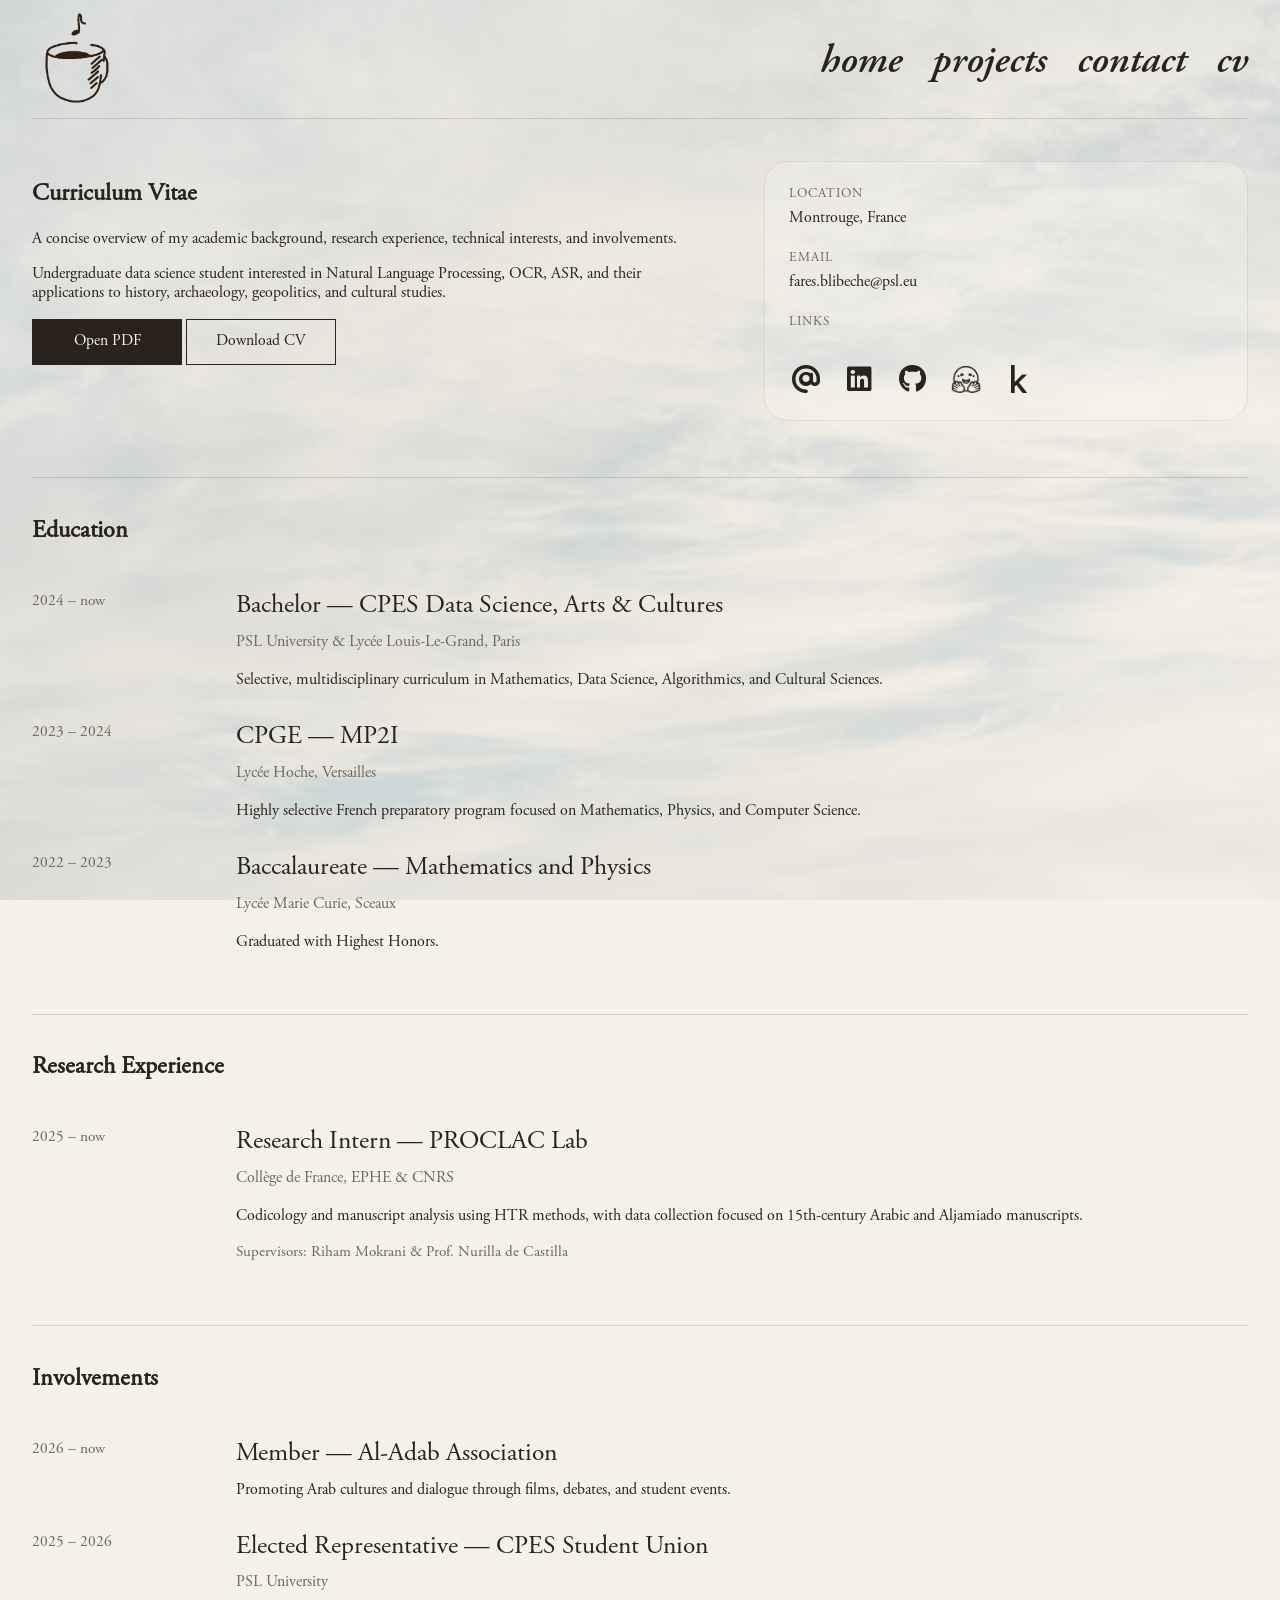
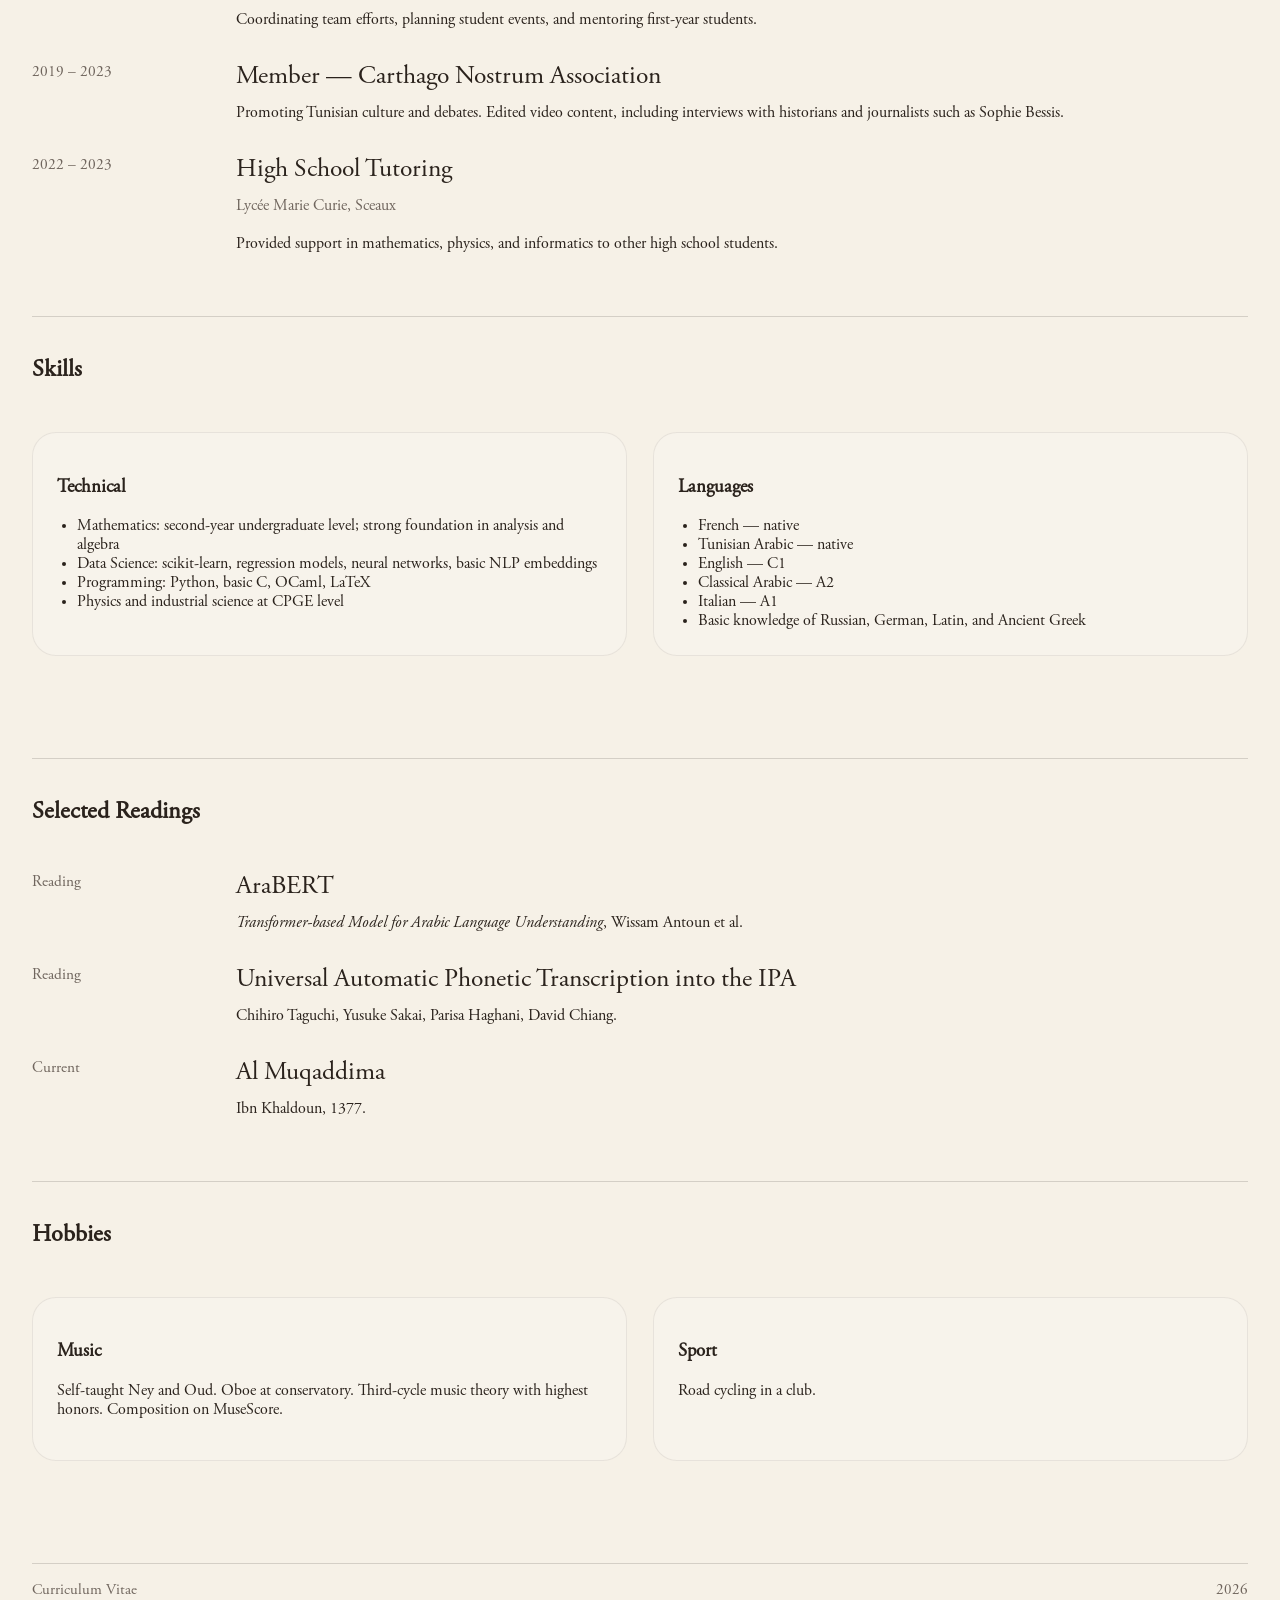
==== pages/cv.html @ c40ecfa0 "Beta 0.1" ====
<!DOCTYPE html>
<html lang="en">
  <head>
    <meta charset="UTF-8" />
    <meta name="viewport" content="width=device-width, initial-scale=1.0" />
    <title>CV — Fares Blibeche</title>
    <meta
      name="description"
      content="Curriculum Vitae of Fares Blibeche."
    />

    <link rel="icon" href="../images/skyicon.png" type="image/png" />

    <link rel="preconnect" href="https://fonts.googleapis.com" />
    <link rel="preconnect" href="https://fonts.gstatic.com" crossorigin />
    <link
      href="https://fonts.googleapis.com/css2?family=Newsreader:opsz,wght@6..72,300..800&family=Source+Sans+3:wght@300;400;500;600&display=swap"
      rel="stylesheet"
    />

    <link
      rel="stylesheet"
      href="https://cdnjs.cloudflare.com/ajax/libs/font-awesome/6.5.2/css/all.min.css"
    />

    <link rel="stylesheet" href="../css/base.css" />
    <link rel="stylesheet" href="../css/layout.css" />
    <link rel="stylesheet" href="../css/components.css" />
    <link rel="stylesheet" href="../css/pages.css" />
  </head>

  <body class="cv-page">
    <div class="page">
      <header class="topbar">
        <a href="../index.html" class="brand">
          <img src="../images/logo.png" alt="Fares Blibeche" class="brand-logo" />
        </a>

        <nav class="nav" aria-label="Primary navigation">
          <a href="../index.html">home</a>
          <a href="projects.html">projects</a>
          <a href="contact.html">contact</a>
          <a href="cv.html">cv</a>
        </nav>
      </header>

      <main>
        <section class="hero cv-hero" id="top">
          <div class="hero-copy">
            <h1>Curriculum Vitae</h1>

            <p class="intro">
              A concise overview of my academic background, research experience,
              technical interests, and involvements.
            </p>

            <p class="subcopy">
              Undergraduate data science student interested in Natural Language
              Processing, OCR, ASR, and their applications to history,
              archaeology, geopolitics, and cultural studies.
            </p>

            <div class="actions">
              <a
                class="button primary"
                href="../files/cv_english.pdf"
                target="_blank"
                rel="noopener noreferrer"
              >
                Open PDF
              </a>
              <a
                class="button secondary"
                href="../files/cv_english.pdf"
                download
              >
                Download CV
              </a>
            </div>
          </div>

          <aside class="hero-media cv-side">
            <div class="cv-side-block">
              <div class="cv-side-item">
                <span class="cv-side-label">Location</span>
                <span class="cv-side-value">Montrouge, France</span>
              </div>

              <div class="cv-side-item">
                <span class="cv-side-label">Email</span>
                <a href="mailto:fares.blibeche@psl.eu" class="cv-side-value">
                  fares.blibeche@psl.eu
                </a>
              </div>

              <div class="cv-side-item">
                <span class="cv-side-label">Links</span>
                <div class="hero-icons" aria-label="External links">
                  <a href="mailto:fares.blibeche@psl.eu" class="hero-icon" aria-label="Email">
                    <i class="fa-solid fa-at"></i>
                  </a>
                  <a href="https://www.linkedin.com/in/faresbbch/" class="hero-icon" target="_blank" rel="noopener noreferrer" aria-label="LinkedIn">
                    <i class="fa-brands fa-linkedin"></i>
                  </a>
                  <a href="https://github.com/faresbbch" class="hero-icon" target="_blank" rel="noopener noreferrer" aria-label="GitHub">
                    <i class="fa-brands fa-github"></i>
                  </a>
                  <a href="https://huggingface.co/faresbbch" class="hero-icon hero-icon-image" target="_blank" rel="noopener noreferrer" aria-label="Hugging Face">
                    <img src="../images/hugging-face.png" alt="Hugging Face" class="hero-icon-img" />
                  </a>
                  <a href="https://www.kaggle.com/faresbbch" class="hero-icon" target="_blank" rel="noopener noreferrer" aria-label="Kaggle">
                    <i class="fa-brands fa-kaggle"></i>
                  </a>
                </div>
              </div>
            </div>
          </aside>
        </section>

        <section class="cv-section">
          <div class="section-heading">
            <h2>Education</h2>
          </div>

          <div class="cv-list">
            <article class="cv-item">
              <div class="cv-date">2024 – now</div>
              <div class="cv-content">
                <h3>Bachelor — CPES Data Science, Arts &amp; Cultures</h3>
                <p class="cv-meta">PSL University &amp; Lycée Louis-Le-Grand, Paris</p>
                <p>
                  Selective, multidisciplinary curriculum in Mathematics, Data Science,
                  Algorithmics, and Cultural Sciences.
                </p>
              </div>
            </article>

            <article class="cv-item">
              <div class="cv-date">2023 – 2024</div>
              <div class="cv-content">
                <h3>CPGE — MP2I</h3>
                <p class="cv-meta">Lycée Hoche, Versailles</p>
                <p>
                  Highly selective French preparatory program focused on Mathematics,
                  Physics, and Computer Science.
                </p>
              </div>
            </article>

            <article class="cv-item">
              <div class="cv-date">2022 – 2023</div>
              <div class="cv-content">
                <h3>Baccalaureate — Mathematics and Physics</h3>
                <p class="cv-meta">Lycée Marie Curie, Sceaux</p>
                <p>Graduated with Highest Honors.</p>
              </div>
            </article>
          </div>
        </section>

        <section class="cv-section">
          <div class="section-heading">
            <h2>Research Experience</h2>
          </div>

          <div class="cv-list">
            <article class="cv-item">
              <div class="cv-date">2025 – now</div>
              <div class="cv-content">
                <h3>Research Intern — PROCLAC Lab</h3>
                <p class="cv-meta">
                  Collège de France, EPHE &amp; CNRS
                </p>
                <p>
                  Codicology and manuscript analysis using HTR methods, with data
                  collection focused on 15th-century Arabic and Aljamiado manuscripts.
                </p>
                <p class="cv-note">
                  Supervisors: Riham Mokrani &amp; Prof. Nurilla de Castilla
                </p>
              </div>
            </article>
          </div>
        </section>

        <section class="cv-section">
          <div class="section-heading">
            <h2>Involvements</h2>
          </div>

          <div class="cv-list">
            <article class="cv-item">
              <div class="cv-date">2026 – now</div>
              <div class="cv-content">
                <h3>Member — Al-Adab Association</h3>
                <p>
                  Promoting Arab cultures and dialogue through films, debates, and
                  student events.
                </p>
              </div>
            </article>

            <article class="cv-item">
              <div class="cv-date">2025 – 2026</div>
              <div class="cv-content">
                <h3>Elected Representative — CPES Student Union</h3>
                <p class="cv-meta">PSL University</p>
                <p>
                  Coordinating team efforts, planning student events, and mentoring
                  first-year students.
                </p>
              </div>
            </article>

            <article class="cv-item">
              <div class="cv-date">2019 – 2023</div>
              <div class="cv-content">
                <h3>Member — Carthago Nostrum Association</h3>
                <p>
                  Promoting Tunisian culture and debates. Edited video content,
                  including interviews with historians and journalists such as
                  Sophie Bessis.
                </p>
              </div>
            </article>

            <article class="cv-item">
              <div class="cv-date">2022 – 2023</div>
              <div class="cv-content">
                <h3>High School Tutoring</h3>
                <p class="cv-meta">Lycée Marie Curie, Sceaux</p>
                <p>
                  Provided support in mathematics, physics, and informatics to other
                  high school students.
                </p>
              </div>
            </article>
          </div>
        </section>

        <section class="cv-section">
          <div class="section-heading">
            <h2>Skills</h2>
          </div>

          <div class="grid cv-grid">
            <article class="card">
              <h3>Technical</h3>
              <ul class="list">
                <li>Mathematics: second-year undergraduate level; strong foundation in analysis and algebra</li>
                <li>Data Science: scikit-learn, regression models, neural networks, basic NLP embeddings</li>
                <li>Programming: Python, basic C, OCaml, LaTeX</li>
                <li>Physics and industrial science at CPGE level</li>
              </ul>
            </article>

            <article class="card">
              <h3>Languages</h3>
              <ul class="list">
                <li>French — native</li>
                <li>Tunisian Arabic — native</li>
                <li>English — C1</li>
                <li>Classical Arabic — A2</li>
                <li>Italian — A1</li>
                <li>Basic knowledge of Russian, German, Latin, and Ancient Greek</li>
              </ul>
            </article>
          </div>
        </section>

        <section class="cv-section">
          <div class="section-heading">
            <h2>Selected Readings</h2>
          </div>

          <div class="cv-list">
            <article class="cv-item">
              <div class="cv-date">Reading</div>
              <div class="cv-content">
                <h3>AraBERT</h3>
                <p>
                  <em>Transformer-based Model for Arabic Language Understanding</em>,
                  Wissam Antoun et al.
                </p>
              </div>
            </article>

            <article class="cv-item">
              <div class="cv-date">Reading</div>
              <div class="cv-content">
                <h3>Universal Automatic Phonetic Transcription into the IPA</h3>
                <p>
                  Chihiro Taguchi, Yusuke Sakai, Parisa Haghani, David Chiang.
                </p>
              </div>
            </article>

            <article class="cv-item">
              <div class="cv-date">Current</div>
              <div class="cv-content">
                <h3>Al Muqaddima</h3>
                <p>Ibn Khaldoun, 1377.</p>
              </div>
            </article>
          </div>
        </section>

        <section class="cv-section">
          <div class="section-heading">
            <h2>Hobbies</h2>
          </div>

          <div class="grid cv-grid">
            <article class="card">
              <h3>Music</h3>
              <p>
                Self-taught Ney and Oud. Oboe at conservatory. Third-cycle music
                theory with highest honors. Composition on MuseScore.
              </p>
            </article>

            <article class="card">
              <h3>Sport</h3>
              <p>Road cycling in a club.</p>
            </article>
          </div>
        </section>
      </main>

      <footer class="footer">
        <span>Curriculum Vitae</span>
        <span id="year"></span>
      </footer>
    </div>

    <script src="../js/script.js"></script>
  </body>
</html>
---- css/base.css ----
@font-face {
  font-family: "Garamond Pro Bold";
  src: url("../fonts/Garamond Pro Bold Italic.ttf") format("truetype");
  font-weight: 400;
  font-style: italic;
}

@font-face {
  font-family: "Garamond Pro Bold";
  src: url("../fonts/Garamond Pro Bold.ttf") format("truetype");
  font-weight: 400;
  font-style: normal;
}

@font-face {
  font-family: "Garamond Pro";
  src: url("../fonts/Garamond Pro Italic.ttf") format("truetype");
  font-weight: 400;
  font-style: italic;
}

@font-face {
  font-family: "Garamond Pro";
  src: url("../fonts/Garamond Pro Regular.ttf") format("truetype");
  font-weight: 400;
  font-style: normal;
}

@font-face {
  font-family: "Garamond Pro Semibold";
  src: url("../fonts/Garamond Pro Semibold Italic.otf") format("opentype");
  font-weight: 400;
  font-style: italic;
}

@font-face {
  font-family: "Garamond Pro Semibold";
  src: url("../fonts/Garamond Pro Semibold.otf") format("opentype");
  font-weight: 400;
  font-style: normal;
}

:root {
  --paper: #f6f1e7;
  --ink: #2a221c;
  --muted: #6f655d;
  --line: rgba(42, 34, 28, 0.16);
  --panel: #ddd0bb;
  --panel-2: #e9dfd0;
  --max-width: 1280px;
  --radius: 24px;
  --shadow: 0 18px 50px rgba(42, 34, 28, 0.06);
}

* {
  box-sizing: border-box;
}

html {
  scroll-behavior: smooth;
}

body {
  margin: 0;
  color: var(--ink);
  background: var(--paper);
  font-family: "Garamond Pro", serif;
}

body::before {
  content: "";
  position: fixed;
  inset: 0;
  pointer-events: none;
  opacity: 0.17;
  background-image: url("../images/sky_texture_background.jpg");
  background-size: cover;
}

a {
  color: inherit;
}
---- css/layout.css ----
.page {
  position: relative;
  z-index: 1;
  width: min(var(--max-width), calc(100vw - 64px));
  margin: 0 auto;
  padding: 28px 0 36px;
}

.topbar {
  display: flex;
  justify-content: space-between;
  align-items: center;
  gap: 24px;
  padding-bottom: 0;
  border-bottom: 1px solid var(--line);
}

.nav {
  display: flex;
  flex-wrap: wrap;
  justify-content: flex-end;
  gap: 14px 30px;
  transform: translateY(-10px);
}

.hero {
  display: grid;
  grid-template-columns: minmax(420px, 1.25fr) minmax(260px, 0.75fr);
  gap: clamp(36px, 6vw, 86px);
  align-items: start;
  padding: 42px 0 56px;
}

.hero-media {
  display: grid;
  gap: 16px;
}

.grid {
  display: grid;
  grid-template-columns: 1fr 1fr;
  gap: 26px;
  padding: 28px 0 54px;
  border-top: 1px solid var(--line);
}

.section-heading {
  display: flex;
  justify-content: space-between;
  align-items: baseline;
  gap: 18px;
  margin-bottom: 26px;
}

.work-list {
  display: grid;
  gap: 18px;
}

.work-item {
  display: grid;
  grid-template-columns: 180px 1fr;
  gap: 24px;
  padding: 18px 0;
  border-top: 1px solid var(--line);
}

.work-item:first-child {
  border-top: none;
  padding-top: 0;
}

.link-row {
  display: grid;
  grid-template-columns: repeat(4, minmax(120px, 1fr));
  gap: 14px;
}

.footer {
  display: flex;
  justify-content: space-between;
  gap: 16px;
  padding-top: 18px;
  border-top: 1px solid var(--line);
  color: var(--muted);
  font-size: 0.94rem;
}

@media (max-width: 980px) {
  .page {
    width: min(var(--max-width), calc(100vw - 32px));
  }

  .topbar {
    flex-direction: column;
    align-items: flex-start;
  }

  .nav {
    display: flex;
    flex-wrap: wrap;
    justify-content: flex-end;
    gap: 12px 30px;
  }

  .hero,
  .grid,
  .link-row {
    grid-template-columns: 1fr;
  }

  .work-item {
    grid-template-columns: 1fr;
    gap: 8px;
  }
}

@media (max-width: 640px) {
  .page {
    width: calc(100vw - 22px);
    padding-top: 18px;
  }

  .footer {
    flex-direction: column;
    align-items: flex-start;
  }
}
---- css/components.css ----
.brand {
  text-decoration: none;
  font-family: "Garamond Pro", serif;
  font-size: 1.2rem;
  font-style: italic;
  line-height: 1;
}

.brand-logo {
  display: block;
  height: 90px;
  width: auto;
  transform: translateY(-15px);
}

.nav a {
  text-decoration: none;
  font-family: "Garamond Pro Semibold", serif;
  font-style: italic;
  font-size: clamp(2.5rem, 2.75vw, 3rem);
  line-height: 1;
}

.button {
  display: inline-flex;
  align-items: center;
  justify-content: center;
  min-width: 150px;
  padding: 13px 18px;
  border: 1px solid var(--ink);
  text-decoration: none;
  font-size: 0.98rem;
  transition: transform 160ms ease, background-color 160ms ease, color 160ms ease;
}

.button:hover {
  transform: translateY(-1px);
}

.button.primary {
  background: var(--ink);
  color: var(--paper);
}

.button.secondary {
  background: transparent;
  color: var(--ink);
}

.card {
  padding: 24px;
  background: rgba(255, 255, 255, 0.18);
  border: 1px solid rgba(42, 34, 28, 0.08);
  border-radius: var(--radius);
}

.list {
  margin: 0;
  padding-left: 20px;
}

.image-block {
  min-height: 470px;
  background: var(--panel);
  border-radius: var(--radius);
  overflow: hidden;
  box-shadow: var(--shadow);
}

.image-block img {
  width: 100%;
  height: 100%;
  object-fit: cover;
  display: block;
  filter: saturate(0.88) contrast(0.98);
}

.image-placeholder {
  width: 100%;
  height: 100%;
  min-height: 470px;
  display: grid;
  place-items: center;
  padding: 28px;
  text-align: center;
  font-family: "Garamond Pro", serif;
  font-style: italic;
  font-size: 1.35rem;
  color: rgba(42, 34, 28, 0.76);
}

.caption {
  font-size: 0.94rem;
  line-height: 1.55;
  color: var(--muted);
}

.work-label {
  font-size: 0.9rem;
  text-transform: uppercase;
  letter-spacing: 0.1em;
  color: var(--muted);
}

.link-tile {
  min-height: 120px;
  padding: 18px;
  border: 1px solid var(--line);
  border-radius: var(--radius);
  text-decoration: none;
  background: rgba(255, 255, 255, 0.14);
  display: flex;
  flex-direction: column;
  justify-content: space-between;
  transition: transform 160ms ease, background-color 160ms ease;
}

.link-tile:hover {
  transform: translateY(-2px);
  background: rgba(255, 255, 255, 0.28);
}

.link-title {
  font-family: "Garamond Pro", serif;
  font-size: 1.35rem;
  font-style: italic;
}

.link-meta {
  font-size: 0.92rem;
  color: var(--muted);
}

/* ===== PROFILE / HERO IMAGE ===== */

.hero-profile {
  justify-items: center;
  align-content: start;
  gap: 26px;
}

.profile-image-wrap {
  width: min(100%, 500px);
  aspect-ratio: 1 / 1;
  border-radius: 10%;
  overflow: hidden;
  background: var(--panel);
  display: grid;
  place-items: center;
}

.profile-image {
  width: 100%;
  height: 100%;
  object-fit: cover;
  display: block;
  border-radius: 10%;
}

.profile-icon {
  text-decoration: none;
  color: var(--ink);
  font-size: 1.9rem;
  line-height: 1;
  display: inline-flex;
  align-items: center;
  justify-content: center;
  transition: transform 160ms ease, opacity 160ms ease;
}

.profile-icon:hover {
  transform: translateY(-1px);
  opacity: 0.75;
}

/* ===== HERO ICONS ===== */

.hero-icons {
  display: flex;
  flex-wrap: wrap;
  gap: 18px;
  margin-top: 24px;
}

.hero-icon {
  color: var(--ink);
  text-decoration: none;
  font-size: 1.75rem;
  line-height: 1;
  transition: transform 160ms ease, opacity 160ms ease;
  display: inline-flex;
  align-items: center;
  justify-content: center;
  width: 2.2rem;
  height: 2.2rem;
}

.hero-icon:hover {
  transform: translateY(-1px);
  opacity: 0.7;
}

.hero-icon-image {
  display: inline-flex;
  align-items: center;
  justify-content: center;
}

.hero-icon-img {
  height: 1.7rem;
  width: auto;
  display: block;
  transform: translateY(1px);
}
---- css/pages.css ----
.home-page h1 {
  margin: 0;
  font-family: "Garamond Pro Bold", serif;
  font-style: italic;
  font-size: clamp(3.6rem, 7vw, 7rem);
  line-height: 0.92;
  letter-spacing: -0.045em;
  font-weight: 400;
  max-width: 11ch;
}

.home-page .eyebrow {
  margin: 0 0 14px;
  font-size: 0.82rem;
  font-weight: 600;
  letter-spacing: 0.12em;
  text-transform: uppercase;
  color: var(--muted);
}

.home-page .intro {
  margin: 24px 0 0;
  max-width: 68ch;
  font-size: clamp(1.12rem, 1.45vw, 1.35rem);
  line-height: 1.72;
}

.home-page .subcopy {
  margin: 18px 0 0;
  max-width: 72ch;
  font-size: 1rem;
  line-height: 1.8;
  color: var(--muted);
  font-style: italic;
}

.home-page .actions {
  display: flex;
  flex-wrap: wrap;
  gap: 12px;
  margin-top: 30px;
}

.home-page .works {
  padding: 10px 0 54px;
  border-top: 1px solid var(--line);
}

.home-page .section-heading h2 {
  margin: 0;
  font-family: "Garamond Pro", serif;
  font-size: clamp(2.2rem, 4vw, 3.3rem);
  font-weight: 400;
  line-height: 1;
}

.home-page .section-note {
  color: var(--muted);
  font-size: 0.96rem;
}

.home-page .card h2 {
  margin: 0 0 14px;
  font-family: "Garamond Pro", serif;
  font-size: 2rem;
  font-weight: 400;
  line-height: 1;
}

.home-page .card p,
.home-page .card li {
  font-size: 1rem;
  line-height: 1.8;
}

.home-page .work-content h3 {
  margin: 0 0 8px;
  font-family: "Garamond Pro", serif;
  font-size: 1.7rem;
  font-weight: 400;
  line-height: 1.05;
}

.home-page .work-content p {
  margin: 0;
  max-width: 70ch;
  line-height: 1.8;
}

@media (max-width: 640px) {
  .home-page h1 {
    max-width: none;
  }

  .home-page .image-placeholder,
  .home-page .image-block {
    min-height: 340px;
  }
}

.cv-page .cv-hero {
  grid-template-columns: minmax(420px, 1.15fr) minmax(260px, 0.85fr);
}

.cv-page .cv-side {
  align-content: start;
}

.cv-page .cv-side-block {
  display: grid;
  gap: 22px;
  width: 100%;
  padding: 24px;
  border: 1px solid rgba(42, 34, 28, 0.08);
  border-radius: var(--radius);
  background: rgba(255, 255, 255, 0.16);
}

.cv-page .cv-side-item {
  display: grid;
  gap: 6px;
}

.cv-page .cv-side-label {
  font-size: 0.82rem;
  text-transform: uppercase;
  letter-spacing: 0.08em;
  color: var(--muted);
}

.cv-page .cv-side-value {
  color: var(--ink);
  text-decoration: none;
}

.cv-page .cv-section {
  padding: 20px 0 48px;
  border-top: 1px solid var(--line);
}

.cv-page .cv-list {
  display: grid;
  gap: 20px;
}

.cv-page .cv-item {
  display: grid;
  grid-template-columns: 180px 1fr;
  gap: 24px;
}

.cv-page .cv-date {
  color: var(--muted);
  font-size: 0.96rem;
}

.cv-page .cv-content h3 {
  margin: 0 0 8px;
  font-family: "Garamond Pro", serif;
  font-size: 1.6rem;
  font-weight: 400;
  line-height: 1.05;
}

.cv-page .cv-content p {
  margin: 0 0 10px;
  line-height: 1.75;
}

.cv-page .cv-meta {
  color: var(--muted);
}

.cv-page .cv-note {
  font-size: 0.95rem;
  color: var(--muted);
}

.cv-page .cv-grid {
  border-top: none;
  padding-top: 0;
}

@media (max-width: 980px) {
  .cv-page .cv-item {
    grid-template-columns: 1fr;
    gap: 8px;
  }

  .cv-page .cv-hero {
    grid-template-columns: 1fr;
  }
}
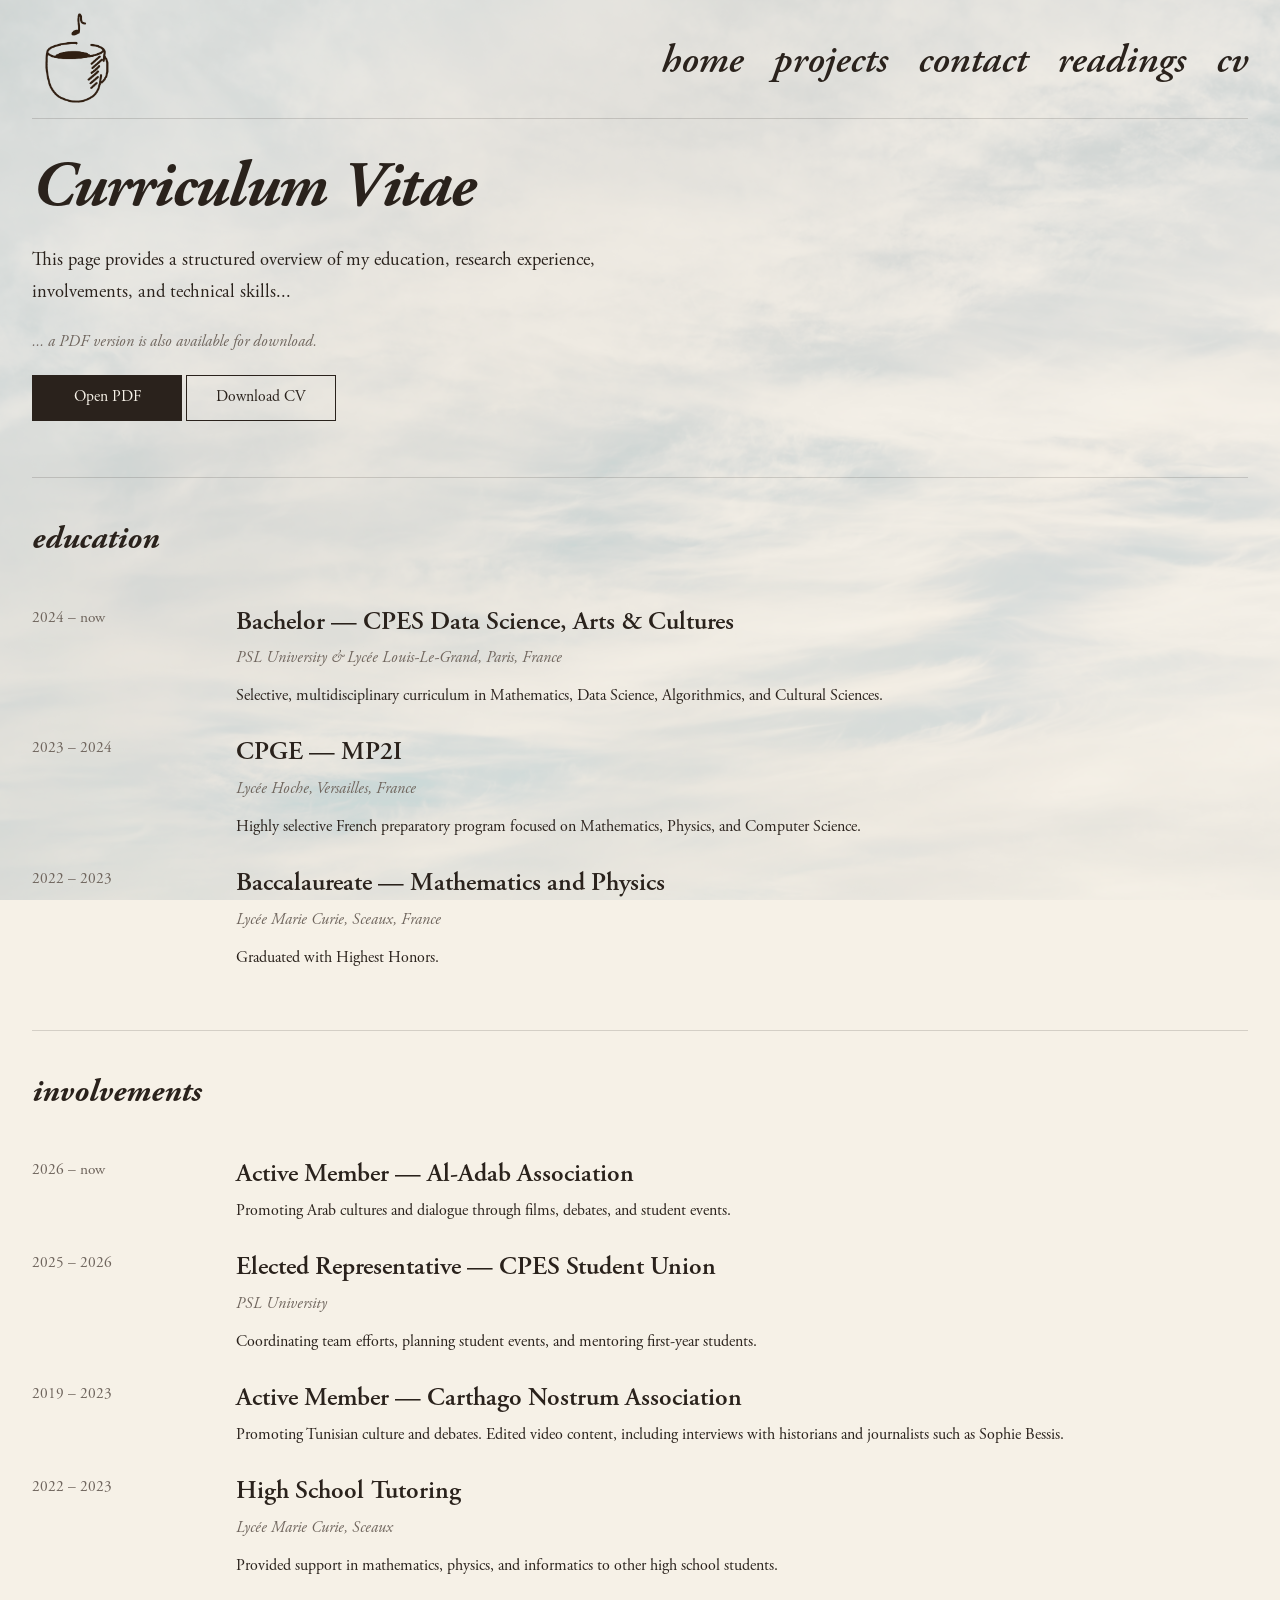
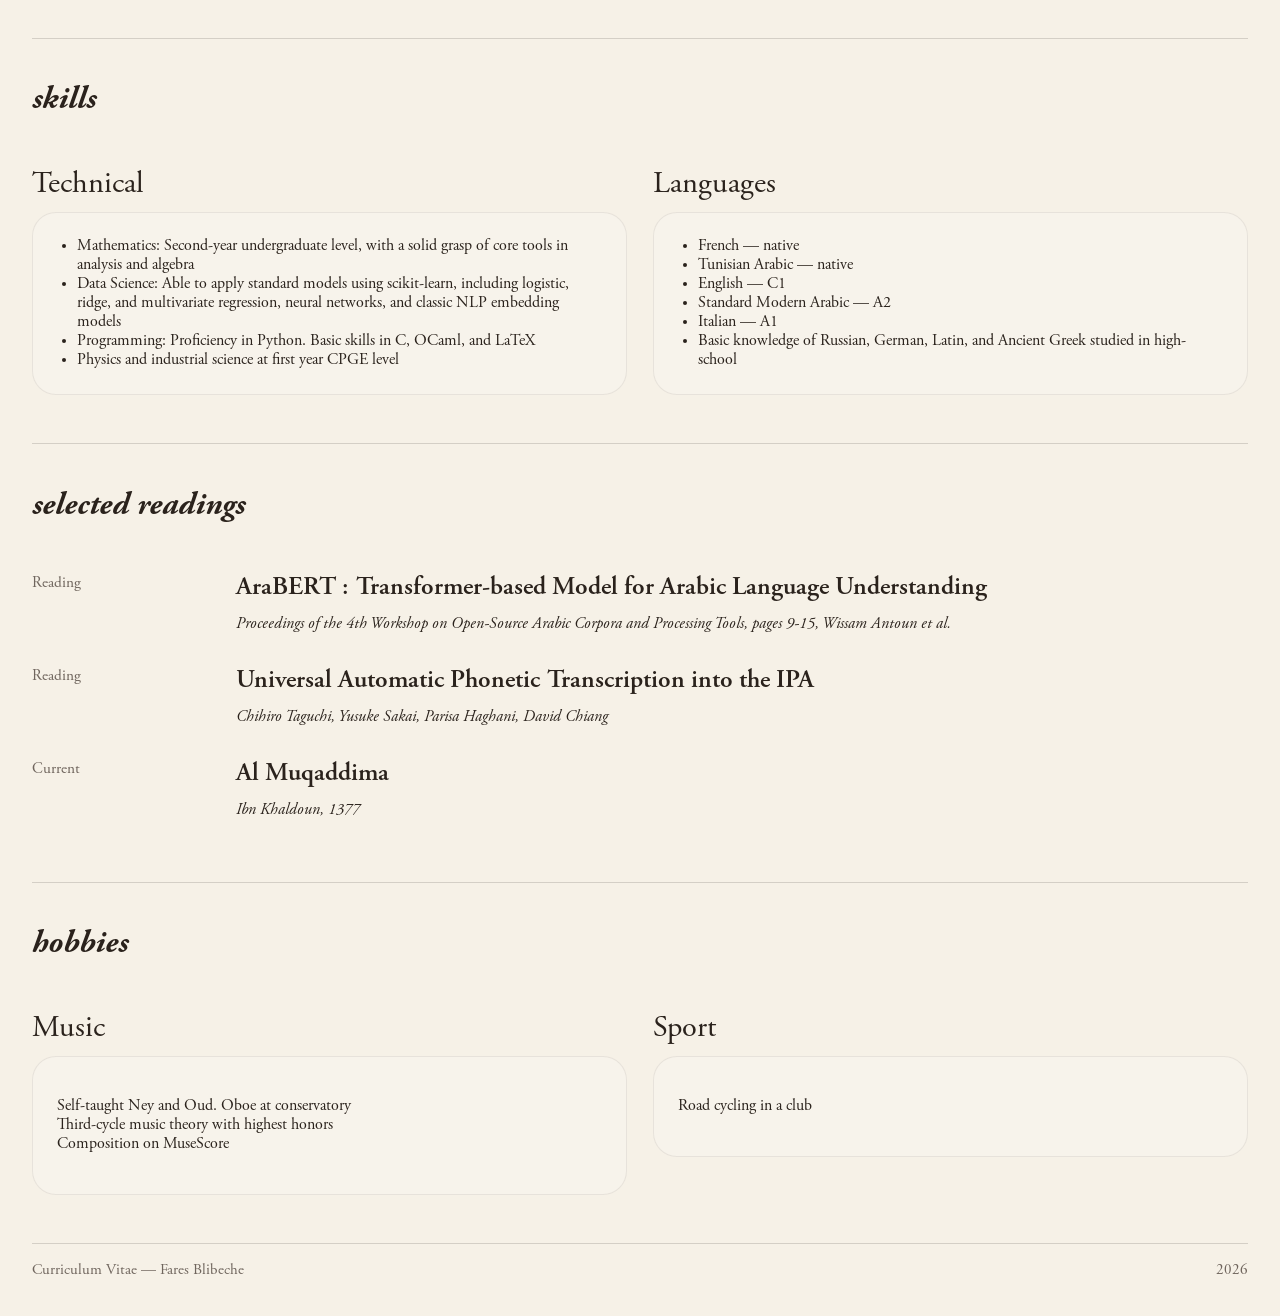
==== commit 3dedb048: "Beta 0.2" ====
--- a/pages/cv.html
+++ b/pages/cv.html
@@ -40,6 +40,7 @@
           <a href="../index.html">home</a>
           <a href="projects.html">projects</a>
           <a href="contact.html">contact</a>
+          <a href="readings.html">readings</a>
           <a href="cv.html">cv</a>
         </nav>
       </header>
@@ -50,16 +51,15 @@
             <h1>Curriculum Vitae</h1>
 
             <p class="intro">
-              A concise overview of my academic background, research experience,
-              technical interests, and involvements.
+              This page provides a structured overview of my education, research
+              experience, involvements, and technical skills...
             </p>
 
             <p class="subcopy">
-              Undergraduate data science student interested in Natural Language
-              Processing, OCR, ASR, and their applications to history,
-              archaeology, geopolitics, and cultural studies.
+              ... a PDF version is also available for download.
             </p>
 
+            <br>
             <div class="actions">
               <a
                 class="button primary"
@@ -77,49 +77,14 @@
                 Download CV
               </a>
             </div>
-          </div>
-
-          <aside class="hero-media cv-side">
-            <div class="cv-side-block">
-              <div class="cv-side-item">
-                <span class="cv-side-label">Location</span>
-                <span class="cv-side-value">Montrouge, France</span>
-              </div>
-
-              <div class="cv-side-item">
-                <span class="cv-side-label">Email</span>
-                <a href="mailto:fares.blibeche@psl.eu" class="cv-side-value">
-                  fares.blibeche@psl.eu
-                </a>
-              </div>
-
-              <div class="cv-side-item">
-                <span class="cv-side-label">Links</span>
-                <div class="hero-icons" aria-label="External links">
-                  <a href="mailto:fares.blibeche@psl.eu" class="hero-icon" aria-label="Email">
-                    <i class="fa-solid fa-at"></i>
-                  </a>
-                  <a href="https://www.linkedin.com/in/faresbbch/" class="hero-icon" target="_blank" rel="noopener noreferrer" aria-label="LinkedIn">
-                    <i class="fa-brands fa-linkedin"></i>
-                  </a>
-                  <a href="https://github.com/faresbbch" class="hero-icon" target="_blank" rel="noopener noreferrer" aria-label="GitHub">
-                    <i class="fa-brands fa-github"></i>
-                  </a>
-                  <a href="https://huggingface.co/faresbbch" class="hero-icon hero-icon-image" target="_blank" rel="noopener noreferrer" aria-label="Hugging Face">
-                    <img src="../images/hugging-face.png" alt="Hugging Face" class="hero-icon-img" />
-                  </a>
-                  <a href="https://www.kaggle.com/faresbbch" class="hero-icon" target="_blank" rel="noopener noreferrer" aria-label="Kaggle">
-                    <i class="fa-brands fa-kaggle"></i>
-                  </a>
-                </div>
-              </div>
-            </div>
-          </aside>
-        </section>
-
-        <section class="cv-section">
-          <div class="section-heading">
-            <h2>Education</h2>
+
+            
+          </div>
+        </section>
+
+        <section class="cv-section">
+          <div class="section-heading">
+            <h2>education</h2>
           </div>
 
           <div class="cv-list">
@@ -127,7 +92,7 @@
               <div class="cv-date">2024 – now</div>
               <div class="cv-content">
                 <h3>Bachelor — CPES Data Science, Arts &amp; Cultures</h3>
-                <p class="cv-meta">PSL University &amp; Lycée Louis-Le-Grand, Paris</p>
+                <p class="cv-meta">PSL University &amp; Lycée Louis-Le-Grand, Paris, France</p>
                 <p>
                   Selective, multidisciplinary curriculum in Mathematics, Data Science,
                   Algorithmics, and Cultural Sciences.
@@ -139,7 +104,7 @@
               <div class="cv-date">2023 – 2024</div>
               <div class="cv-content">
                 <h3>CPGE — MP2I</h3>
-                <p class="cv-meta">Lycée Hoche, Versailles</p>
+                <p class="cv-meta">Lycée Hoche, Versailles, France</p>
                 <p>
                   Highly selective French preparatory program focused on Mathematics,
                   Physics, and Computer Science.
@@ -151,7 +116,7 @@
               <div class="cv-date">2022 – 2023</div>
               <div class="cv-content">
                 <h3>Baccalaureate — Mathematics and Physics</h3>
-                <p class="cv-meta">Lycée Marie Curie, Sceaux</p>
+                <p class="cv-meta">Lycée Marie Curie, Sceaux, France</p>
                 <p>Graduated with Highest Honors.</p>
               </div>
             </article>
@@ -160,39 +125,14 @@
 
         <section class="cv-section">
           <div class="section-heading">
-            <h2>Research Experience</h2>
+            <h2>involvements</h2>
           </div>
 
           <div class="cv-list">
             <article class="cv-item">
-              <div class="cv-date">2025 – now</div>
-              <div class="cv-content">
-                <h3>Research Intern — PROCLAC Lab</h3>
-                <p class="cv-meta">
-                  Collège de France, EPHE &amp; CNRS
-                </p>
-                <p>
-                  Codicology and manuscript analysis using HTR methods, with data
-                  collection focused on 15th-century Arabic and Aljamiado manuscripts.
-                </p>
-                <p class="cv-note">
-                  Supervisors: Riham Mokrani &amp; Prof. Nurilla de Castilla
-                </p>
-              </div>
-            </article>
-          </div>
-        </section>
-
-        <section class="cv-section">
-          <div class="section-heading">
-            <h2>Involvements</h2>
-          </div>
-
-          <div class="cv-list">
-            <article class="cv-item">
               <div class="cv-date">2026 – now</div>
               <div class="cv-content">
-                <h3>Member — Al-Adab Association</h3>
+                <h3>Active Member — Al-Adab Association</h3>
                 <p>
                   Promoting Arab cultures and dialogue through films, debates, and
                   student events.
@@ -215,7 +155,7 @@
             <article class="cv-item">
               <div class="cv-date">2019 – 2023</div>
               <div class="cv-content">
-                <h3>Member — Carthago Nostrum Association</h3>
+                <h3>Active Member — Carthago Nostrum Association</h3>
                 <p>
                   Promoting Tunisian culture and debates. Edited video content,
                   including interviews with historians and journalists such as
@@ -240,47 +180,50 @@
 
         <section class="cv-section">
           <div class="section-heading">
-            <h2>Skills</h2>
-          </div>
-
-          <div class="grid cv-grid">
-            <article class="card">
-              <h3>Technical</h3>
-              <ul class="list">
-                <li>Mathematics: second-year undergraduate level; strong foundation in analysis and algebra</li>
-                <li>Data Science: scikit-learn, regression models, neural networks, basic NLP embeddings</li>
-                <li>Programming: Python, basic C, OCaml, LaTeX</li>
-                <li>Physics and industrial science at CPGE level</li>
-              </ul>
-            </article>
-
-            <article class="card">
-              <h3>Languages</h3>
-              <ul class="list">
-                <li>French — native</li>
-                <li>Tunisian Arabic — native</li>
-                <li>English — C1</li>
-                <li>Classical Arabic — A2</li>
-                <li>Italian — A1</li>
-                <li>Basic knowledge of Russian, German, Latin, and Ancient Greek</li>
-              </ul>
-            </article>
-          </div>
-        </section>
-
-        <section class="cv-section">
-          <div class="section-heading">
-            <h2>Selected Readings</h2>
+            <h2>skills</h2>
+          </div>
+
+          <div class="card-columns">
+            <div class="card-column">
+              <h3 class="card-title">Technical</h3>
+              <article class="card">
+                <ul class="list">
+                  <li>Mathematics: Second-year undergraduate level, with a solid grasp of core tools in analysis and algebra</li>
+                  <li>Data Science: Able to apply standard models using scikit-learn, including logistic, ridge, and multivariate regression, neural networks, and classic NLP embedding models</li>
+                  <li>Programming: Proficiency in Python. Basic skills in C, OCaml, and LaTeX</li>
+                  <li>Physics and industrial science at first year CPGE level</li>
+                </ul>
+              </article>
+            </div>
+
+            <div class="card-column">
+              <h3 class="card-title">Languages</h3>
+              <article class="card">
+                <ul class="list">
+                  <li>French — native</li>
+                  <li>Tunisian Arabic — native</li>
+                  <li>English — C1</li>
+                  <li>Standard Modern Arabic — A2</li>
+                  <li>Italian — A1</li>
+                  <li>Basic knowledge of Russian, German, Latin, and Ancient Greek studied in high-school</li>
+                </ul>
+              </article>
+            </div>
+          </div>
+        </section>
+
+        <section class="cv-section">
+          <div class="section-heading">
+            <h2>selected readings</h2>
           </div>
 
           <div class="cv-list">
             <article class="cv-item">
               <div class="cv-date">Reading</div>
               <div class="cv-content">
-                <h3>AraBERT</h3>
-                <p>
-                  <em>Transformer-based Model for Arabic Language Understanding</em>,
-                  Wissam Antoun et al.
+                <h3>AraBERT : Transformer-based Model for Arabic Language Understanding</h3>
+                <p>
+                  <em>Proceedings of the 4th Workshop on Open-Source Arabic Corpora and Processing Tools, pages 9-15, Wissam Antoun et al.</em>
                 </p>
               </div>
             </article>
@@ -290,7 +233,7 @@
               <div class="cv-content">
                 <h3>Universal Automatic Phonetic Transcription into the IPA</h3>
                 <p>
-                  Chihiro Taguchi, Yusuke Sakai, Parisa Haghani, David Chiang.
+                  <em>Chihiro Taguchi, Yusuke Sakai, Parisa Haghani, David Chiang</em>
                 </p>
               </div>
             </article>
@@ -298,37 +241,41 @@
             <article class="cv-item">
               <div class="cv-date">Current</div>
               <div class="cv-content">
-                <h3>Al Muqaddima</h3>
-                <p>Ibn Khaldoun, 1377.</p>
-              </div>
-            </article>
-          </div>
-        </section>
-
-        <section class="cv-section">
-          <div class="section-heading">
-            <h2>Hobbies</h2>
-          </div>
-
-          <div class="grid cv-grid">
-            <article class="card">
-              <h3>Music</h3>
-              <p>
-                Self-taught Ney and Oud. Oboe at conservatory. Third-cycle music
-                theory with highest honors. Composition on MuseScore.
-              </p>
-            </article>
-
-            <article class="card">
-              <h3>Sport</h3>
-              <p>Road cycling in a club.</p>
-            </article>
-          </div>
+                <h3>Al Muqaddima </h3>
+                <p><em>Ibn Khaldoun, 1377</em></p>
+              </div>
+            </article>
+          </div>
+        </section>
+
+        <section class="cv-section">
+          <div class="section-heading">
+            <h2>hobbies</h2>
+          </div>
+          <div class="card-columns">
+            <div class="card-column">
+              <h3 class="card-title">Music</h3>
+              <article class="card">
+                <p>
+                Self-taught Ney and Oud. Oboe at conservatory <BR>Third-cycle music
+                theory with highest honors <BR>Composition on MuseScore
+                </p>
+              </article>
+            </div>
+
+            <div class="card-column">
+              <h3 class="card-title">Sport</h3>
+              <article class="card">
+                <p>Road cycling in a club</p>
+              </article>
+            </div>
+          </div>
+        
         </section>
       </main>
 
       <footer class="footer">
-        <span>Curriculum Vitae</span>
+        <span>Curriculum Vitae — Fares Blibeche </span>
         <span id="year"></span>
       </footer>
     </div>
--- a/css/pages.css
+++ b/css/pages.css
@@ -1,3 +1,57 @@
+/* ===== GLOBAL ===== */
+
+.intro {
+  margin: 24px 0 0;
+  max-width: 68ch;
+  font-size: clamp(1.12rem, 1.45vw, 1.35rem);
+  line-height: 1.72;
+}
+
+.subcopy {
+  margin: 18px 0 0;
+  max-width: 72ch;
+  font-size: 1rem;
+  line-height: 1.8;
+  color: var(--muted);
+  font-style: italic;
+}
+
+/* ===== COMMING SOON PAGE ===== */
+
+.maintenance-page .maintenance-main {
+  min-height: 70vh;
+  display: flex;
+  align-items: center;
+  justify-content: center;
+}
+
+.maintenance-page .maintenance-block {
+  max-width: 760px;
+  text-align: center;
+}
+
+.maintenance-page h1 {
+  margin: 0;
+  font-family: "Garamond Pro Bold", serif;
+  font-style: italic;
+  font-size: clamp(3.2rem, 6vw, 5.8rem);
+  line-height: 0.95;
+}
+
+.maintenance-page .maintenance-text {
+  margin: 24px auto 0;
+  max-width: 36ch;
+  font-size: 1.12rem;
+  line-height: 1.75;
+  color: var(--muted);
+}
+
+.maintenance-page .button {
+  margin-top: 28px;
+}
+
+/* ===== HOME PAGE ===== */
+
 .home-page h1 {
   margin: 0;
   font-family: "Garamond Pro Bold", serif;
@@ -18,22 +72,6 @@
   color: var(--muted);
 }
 
-.home-page .intro {
-  margin: 24px 0 0;
-  max-width: 68ch;
-  font-size: clamp(1.12rem, 1.45vw, 1.35rem);
-  line-height: 1.72;
-}
-
-.home-page .subcopy {
-  margin: 18px 0 0;
-  max-width: 72ch;
-  font-size: 1rem;
-  line-height: 1.8;
-  color: var(--muted);
-  font-style: italic;
-}
-
 .home-page .actions {
   display: flex;
   flex-wrap: wrap;
@@ -96,6 +134,18 @@
   .home-page .image-block {
     min-height: 340px;
   }
+}
+
+/* ===== CV PAGE ===== */
+
+.cv-page h1 {
+  margin: 0;
+  font-family: "Garamond Pro Bold", serif;
+  font-style:italic;
+  font-size: clamp(3.2rem, 5vw, 5.4rem);
+  line-height: 0.95;
+  letter-spacing: -0.02em;
+  font-weight: 400;
 }
 
 .cv-page .cv-hero {
@@ -156,7 +206,8 @@
 
 .cv-page .cv-content h3 {
   margin: 0 0 8px;
-  font-family: "Garamond Pro", serif;
+  font-family: "Garamond Pro Semibold", serif;
+  font-style: normal;
   font-size: 1.6rem;
   font-weight: 400;
   line-height: 1.05;
@@ -169,6 +220,7 @@
 
 .cv-page .cv-meta {
   color: var(--muted);
+  font-style: italic;
 }
 
 .cv-page .cv-note {
@@ -190,4 +242,32 @@
   .cv-page .cv-hero {
     grid-template-columns: 1fr;
   }
+}
+
+.cv-page .card-columns {
+  display: grid;
+  grid-template-columns: 1fr 1fr;
+  gap: 26px;
+}
+
+.cv-page .card-column {
+  display: flex;
+  flex-direction: column;
+  gap: 12px;
+}
+
+.cv-page .card-title {
+  margin: 0;
+  font-family: "Garamond Pro", serif;
+  font-size: 1.9rem;
+  font-weight: 400;
+  line-height: 1;
+}
+
+.cv-page .section-heading h2 {
+  font-family: "Garamond Pro Bold", serif;
+  font-style: italic;
+  font-size: clamp(1rem, 4vw, 2rem);
+  font-weight: 400;
+  line-height: 1;
 }
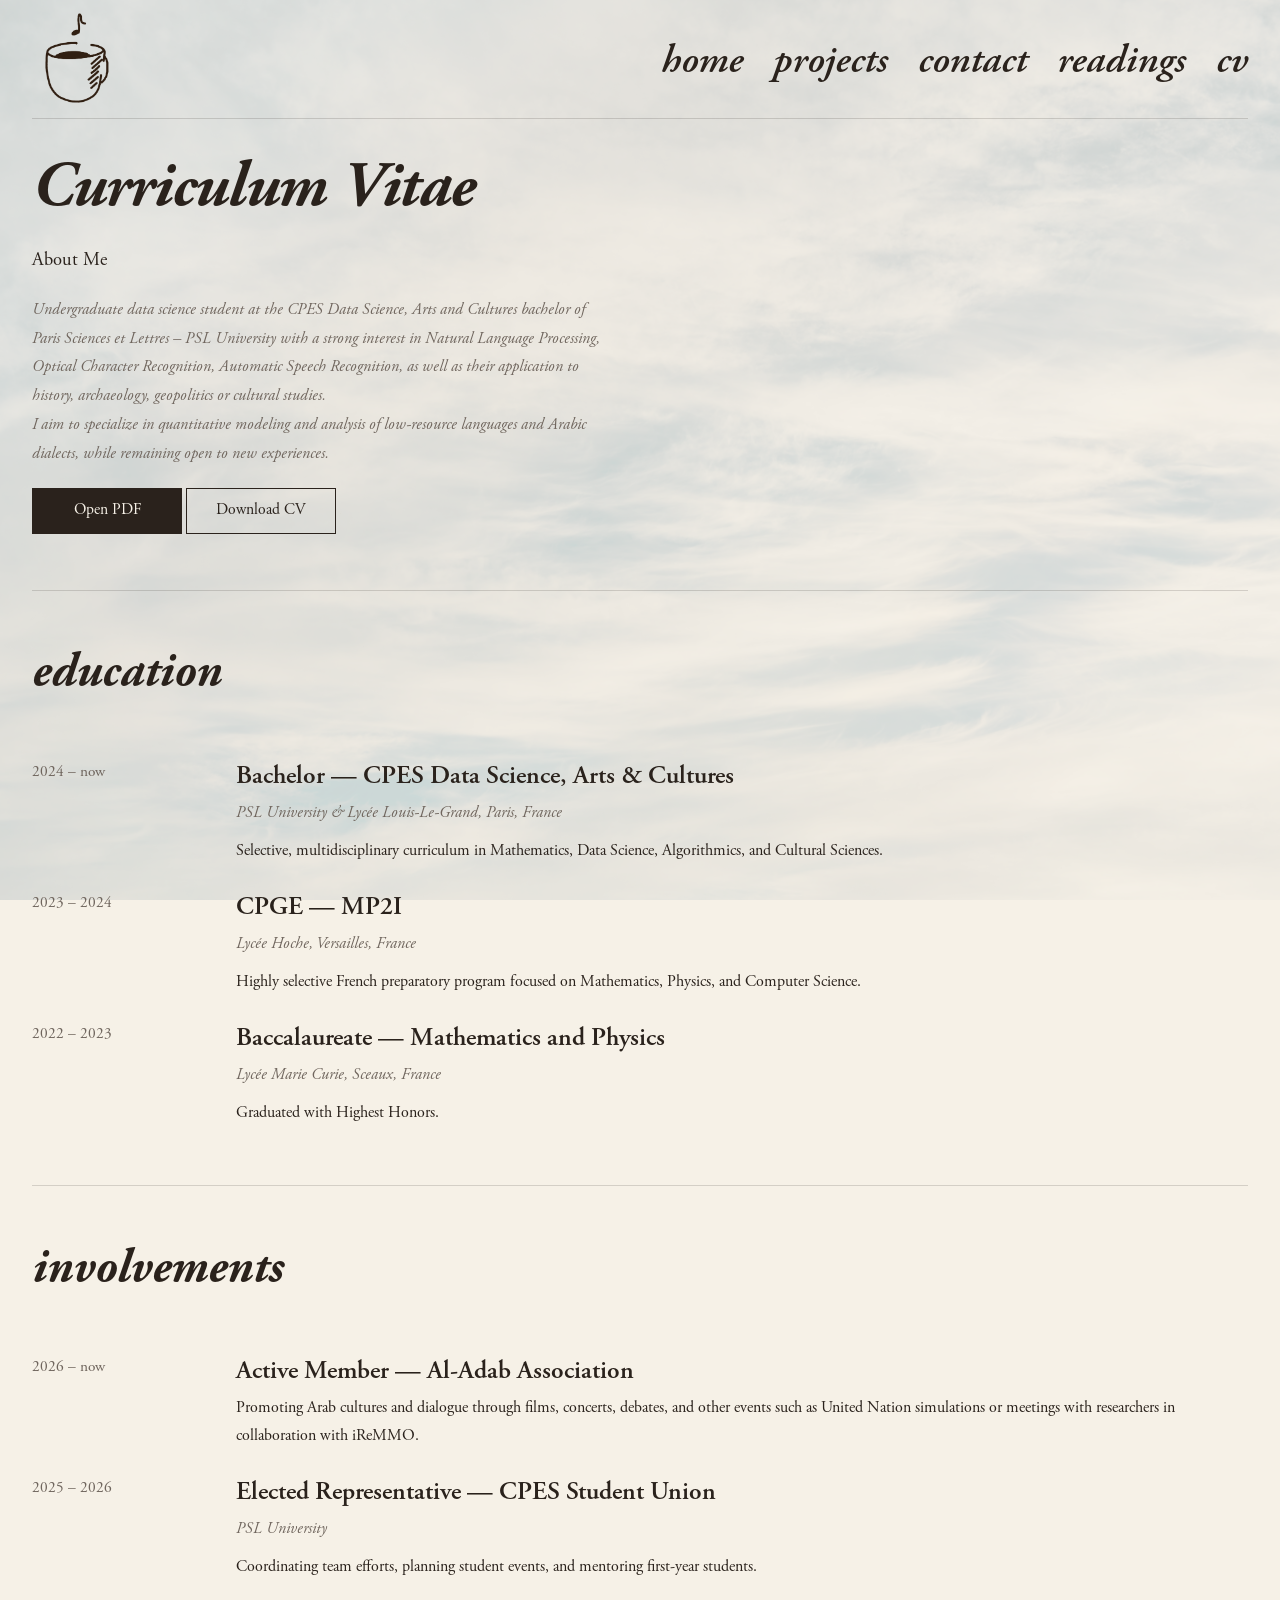
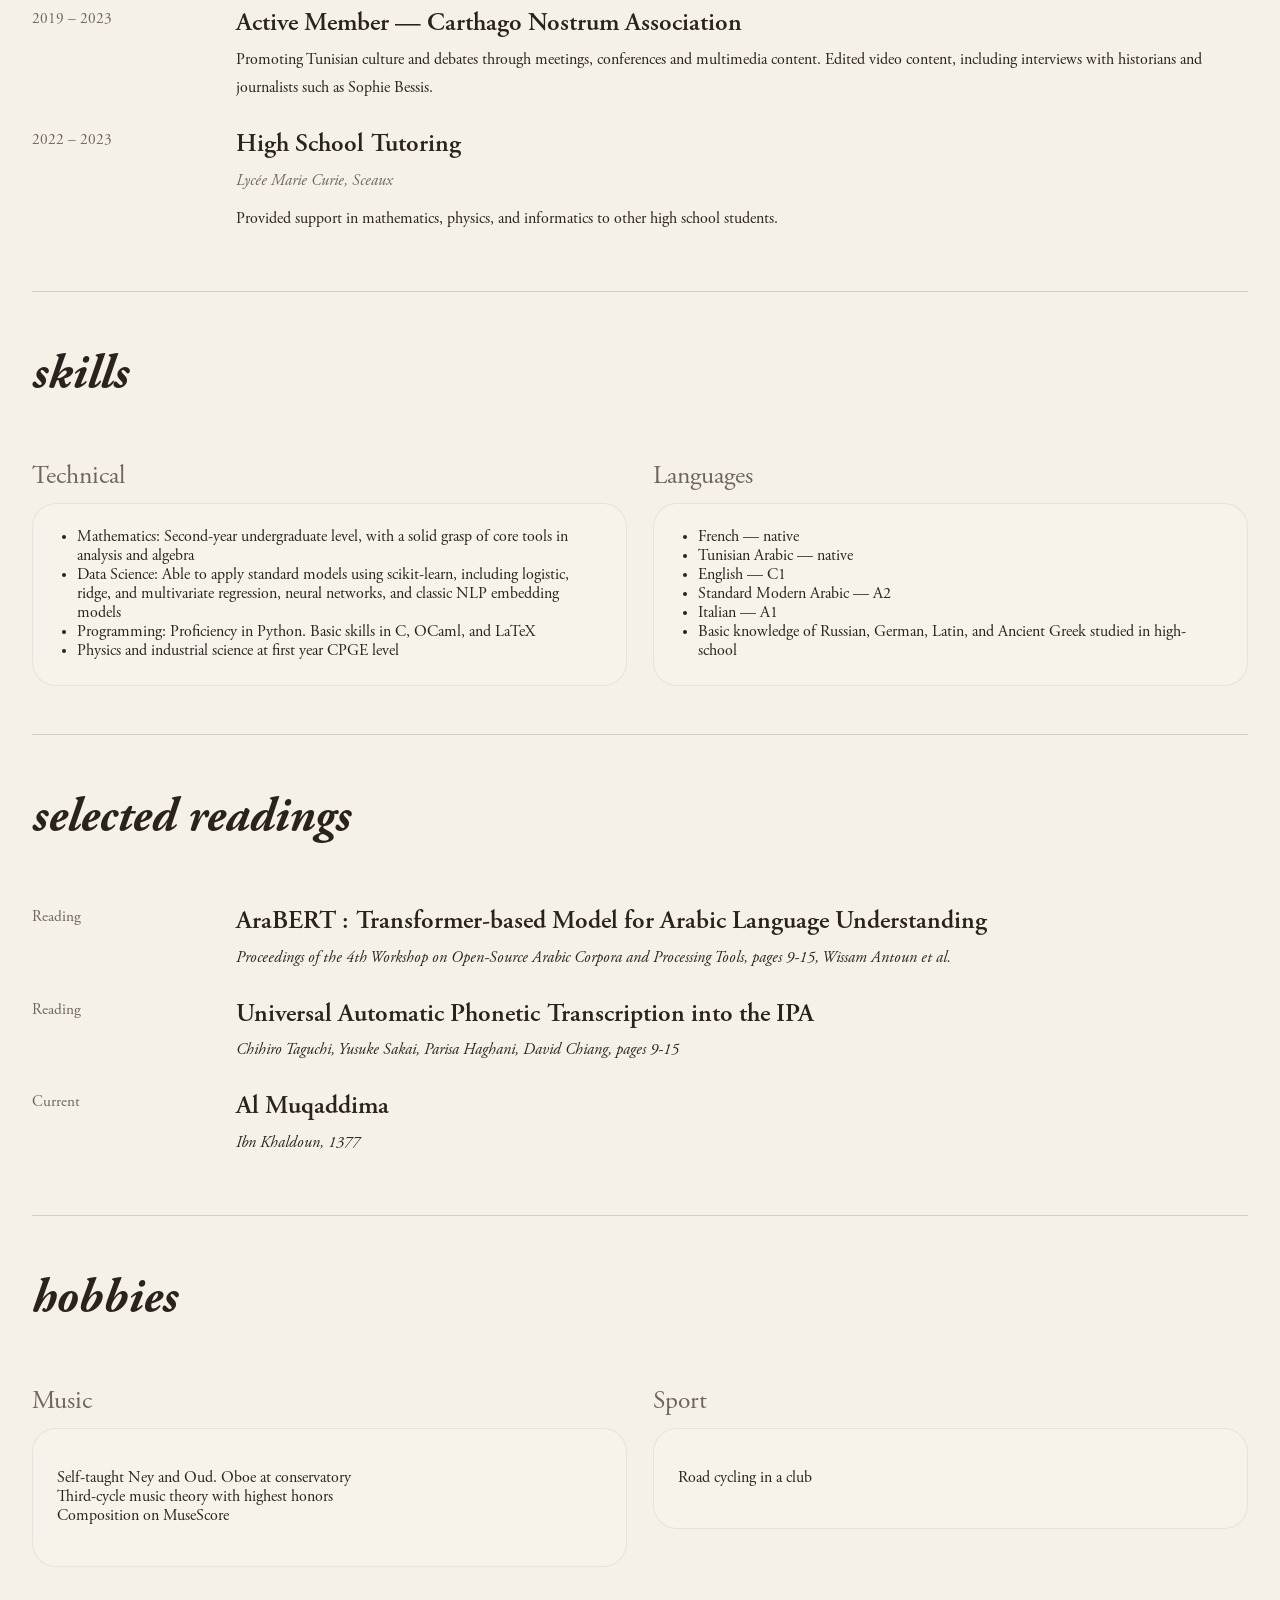
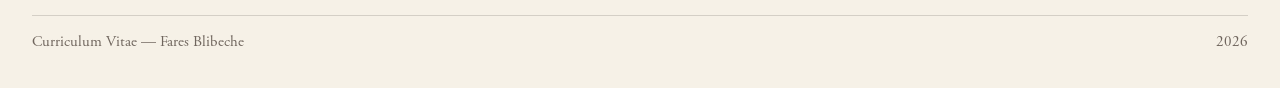
==== commit f9a0e43e: "Beta 0.3" ====
--- a/pages/cv.html
+++ b/pages/cv.html
@@ -51,12 +51,14 @@
             <h1>Curriculum Vitae</h1>
 
             <p class="intro">
-              This page provides a structured overview of my education, research
-              experience, involvements, and technical skills...
+              About Me
             </p>
 
             <p class="subcopy">
-              ... a PDF version is also available for download.
+              Undergraduate data science student at the CPES Data Science, Arts and Cultures bachelor of Paris Sciences et Lettres – PSL University with a strong interest in Natural Language Processing, 
+              Optical Character Recognition, Automatic Speech Recognition, as well as their application to history, 
+              archaeology, geopolitics or cultural studies. <br>I aim to specialize in quantitative modeling and analysis of low-resource languages 
+              and Arabic dialects, while remaining open to new experiences.
             </p>
 
             <br>
@@ -134,8 +136,8 @@
               <div class="cv-content">
                 <h3>Active Member — Al-Adab Association</h3>
                 <p>
-                  Promoting Arab cultures and dialogue through films, debates, and
-                  student events.
+                  Promoting Arab cultures and dialogue through films, concerts, debates, and
+                  other events such as United Nation simulations or meetings with researchers in collaboration with iReMMO.
                 </p>
               </div>
             </article>
@@ -157,9 +159,8 @@
               <div class="cv-content">
                 <h3>Active Member — Carthago Nostrum Association</h3>
                 <p>
-                  Promoting Tunisian culture and debates. Edited video content,
-                  including interviews with historians and journalists such as
-                  Sophie Bessis.
+                  Promoting Tunisian culture and debates through meetings, conferences and multimedia content. 
+                  Edited video content, including interviews with historians and journalists such as Sophie Bessis.
                 </p>
               </div>
             </article>
@@ -233,7 +234,7 @@
               <div class="cv-content">
                 <h3>Universal Automatic Phonetic Transcription into the IPA</h3>
                 <p>
-                  <em>Chihiro Taguchi, Yusuke Sakai, Parisa Haghani, David Chiang</em>
+                  <em>Chihiro Taguchi, Yusuke Sakai, Parisa Haghani, David Chiang, pages 9-15</em>
                 </p>
               </div>
             </article>
--- a/css/pages.css
+++ b/css/pages.css
@@ -259,7 +259,8 @@
 .cv-page .card-title {
   margin: 0;
   font-family: "Garamond Pro", serif;
-  font-size: 1.9rem;
+  color: var(--muted);
+  font-size: 1.6rem;
   font-weight: 400;
   line-height: 1;
 }
@@ -267,7 +268,7 @@
 .cv-page .section-heading h2 {
   font-family: "Garamond Pro Bold", serif;
   font-style: italic;
-  font-size: clamp(1rem, 4vw, 2rem);
+  font-size: 3rem;
   font-weight: 400;
   line-height: 1;
 }
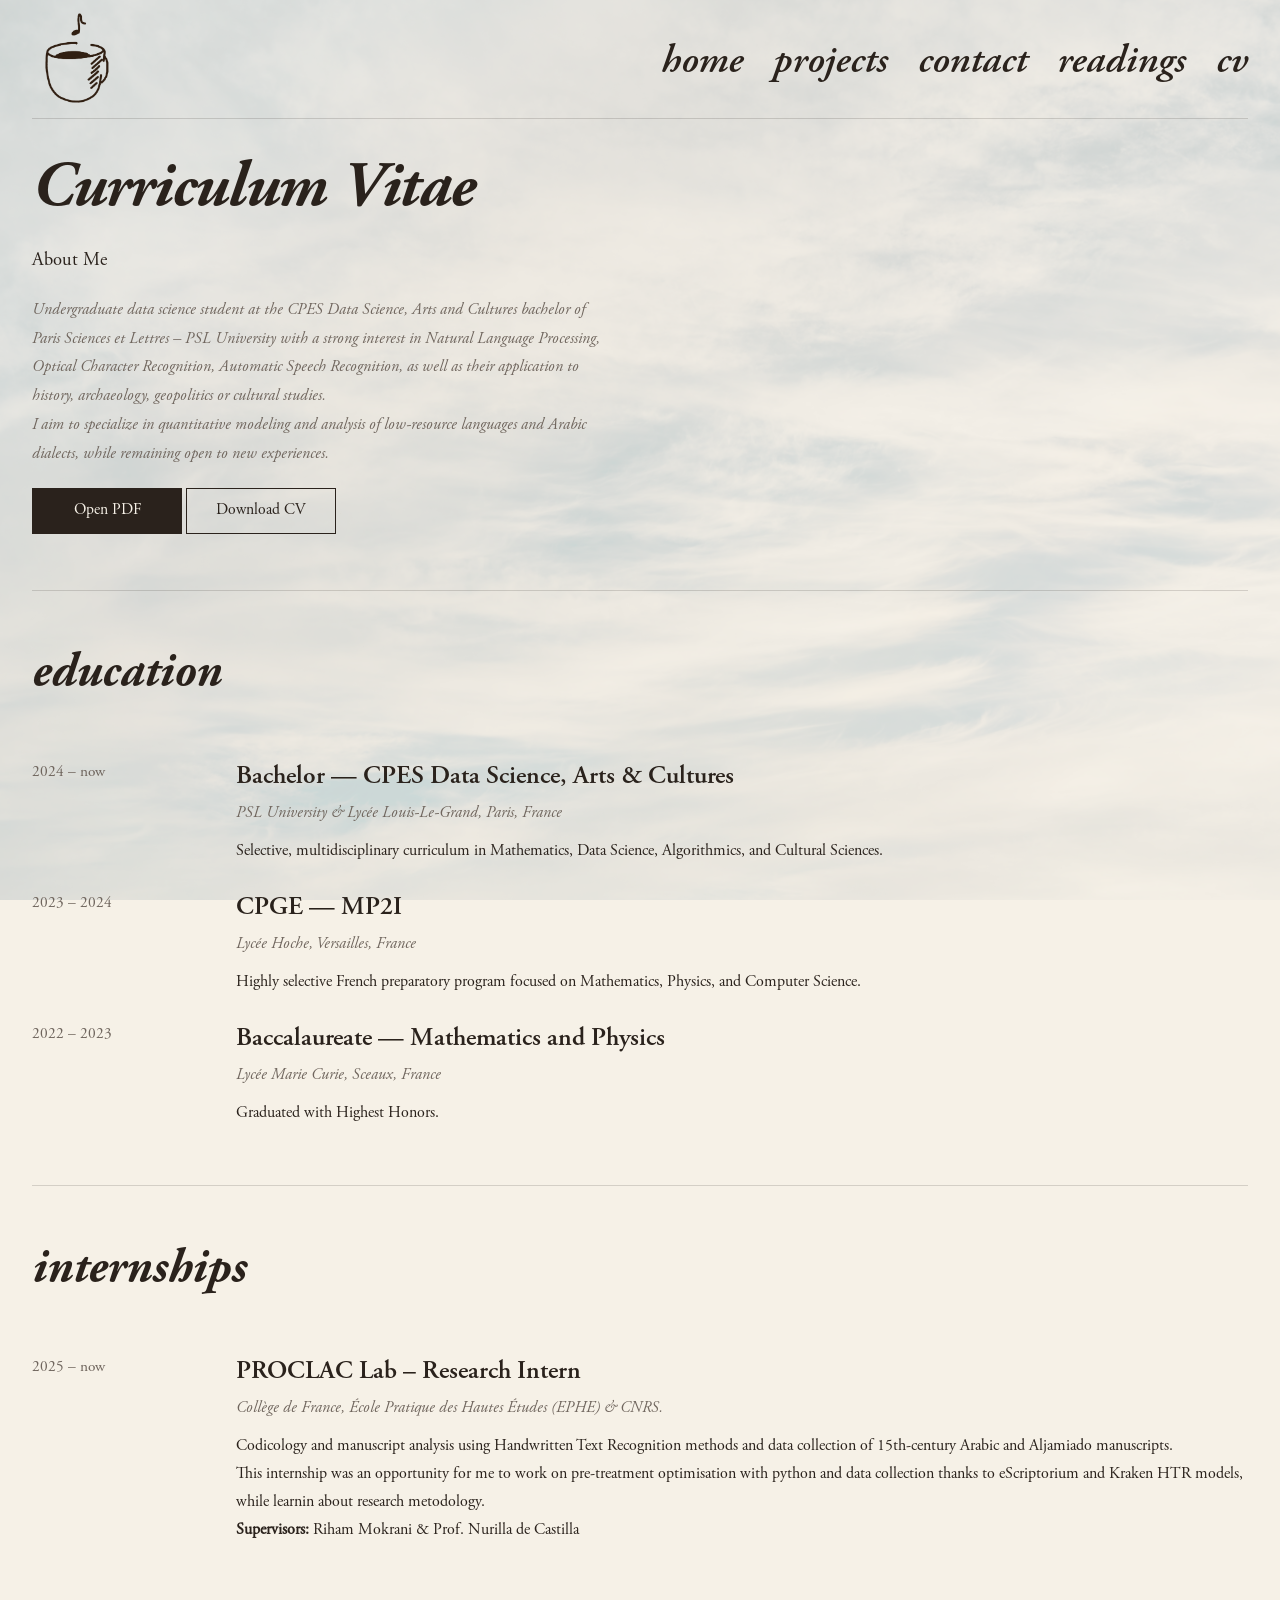
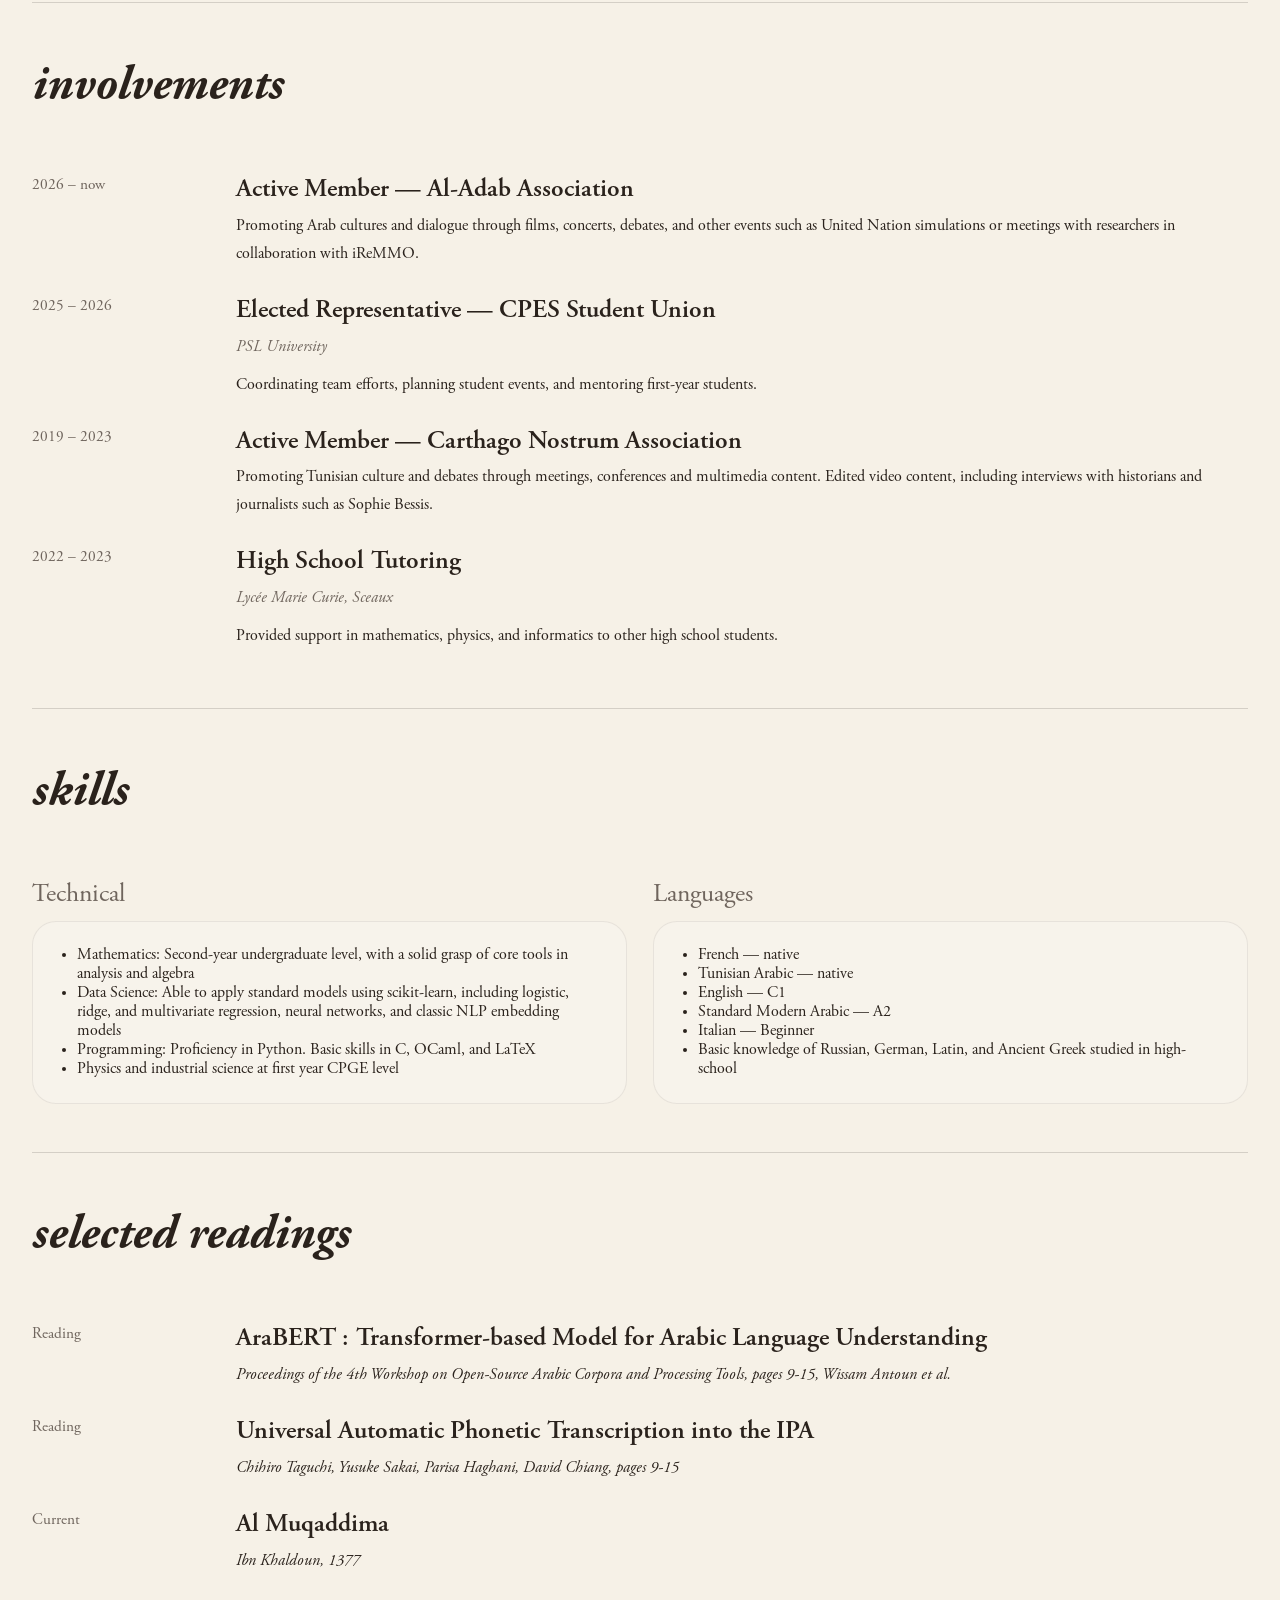
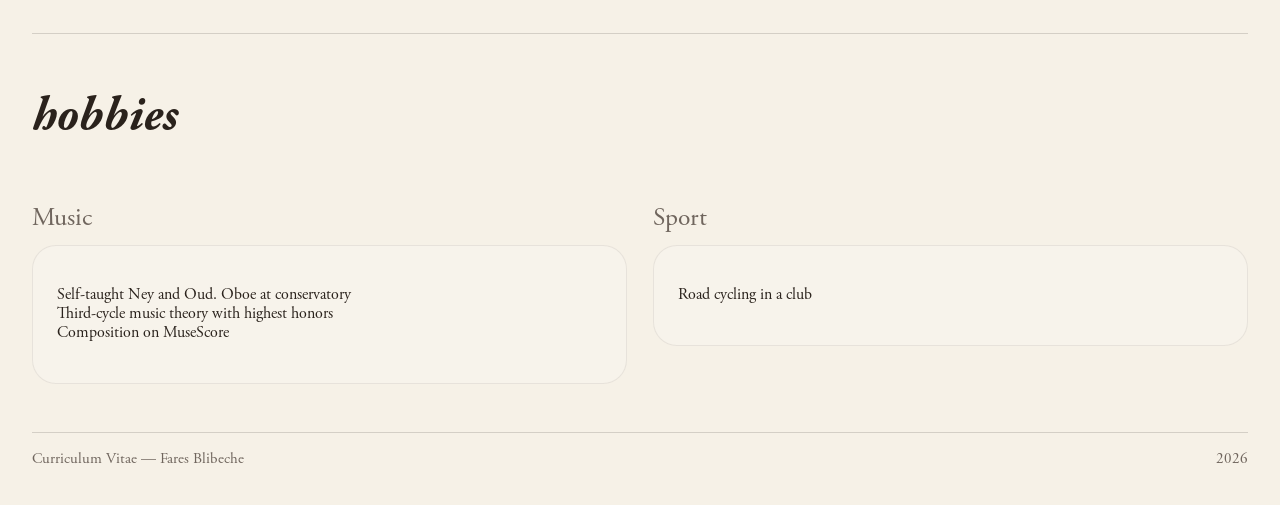
==== commit fba01aef: "Beta 0.4" ====
--- a/pages/cv.html
+++ b/pages/cv.html
@@ -127,6 +127,28 @@
 
         <section class="cv-section">
           <div class="section-heading">
+            <h2> internships</h2>
+          </div>
+
+          <div class="cv-list">
+            <article class="cv-item">
+              <div class="cv-date">2025 – now</div>
+              <div class="cv-content">
+                <h3>PROCLAC Lab – Research Intern</h3>
+                <p class="cv-meta">Collège de France, École Pratique des Hautes Études (EPHE) &amp; CNRS.</p>
+                <p>
+                  Codicology and manuscript analysis using Handwritten Text Recognition methods and data collection of 15th-century Arabic and Aljamiado manuscripts.<BR>
+                  This internship was an opportunity for me to work on pre-treatment optimisation with python and data collection thanks to eScriptorium and Kraken HTR models, 
+                  while learnin about research metodology. 
+                  <BR><strong>Supervisors:</strong> Riham Mokrani &amp; Prof. Nurilla de Castilla
+                </p>
+              </div>
+            </article>
+          </div>
+        </section>
+
+        <section class="cv-section">
+          <div class="section-heading">
             <h2>involvements</h2>
           </div>
 
@@ -205,7 +227,7 @@
                   <li>Tunisian Arabic — native</li>
                   <li>English — C1</li>
                   <li>Standard Modern Arabic — A2</li>
-                  <li>Italian — A1</li>
+                  <li>Italian — Beginner</li>
                   <li>Basic knowledge of Russian, German, Latin, and Ancient Greek studied in high-school</li>
                 </ul>
               </article>
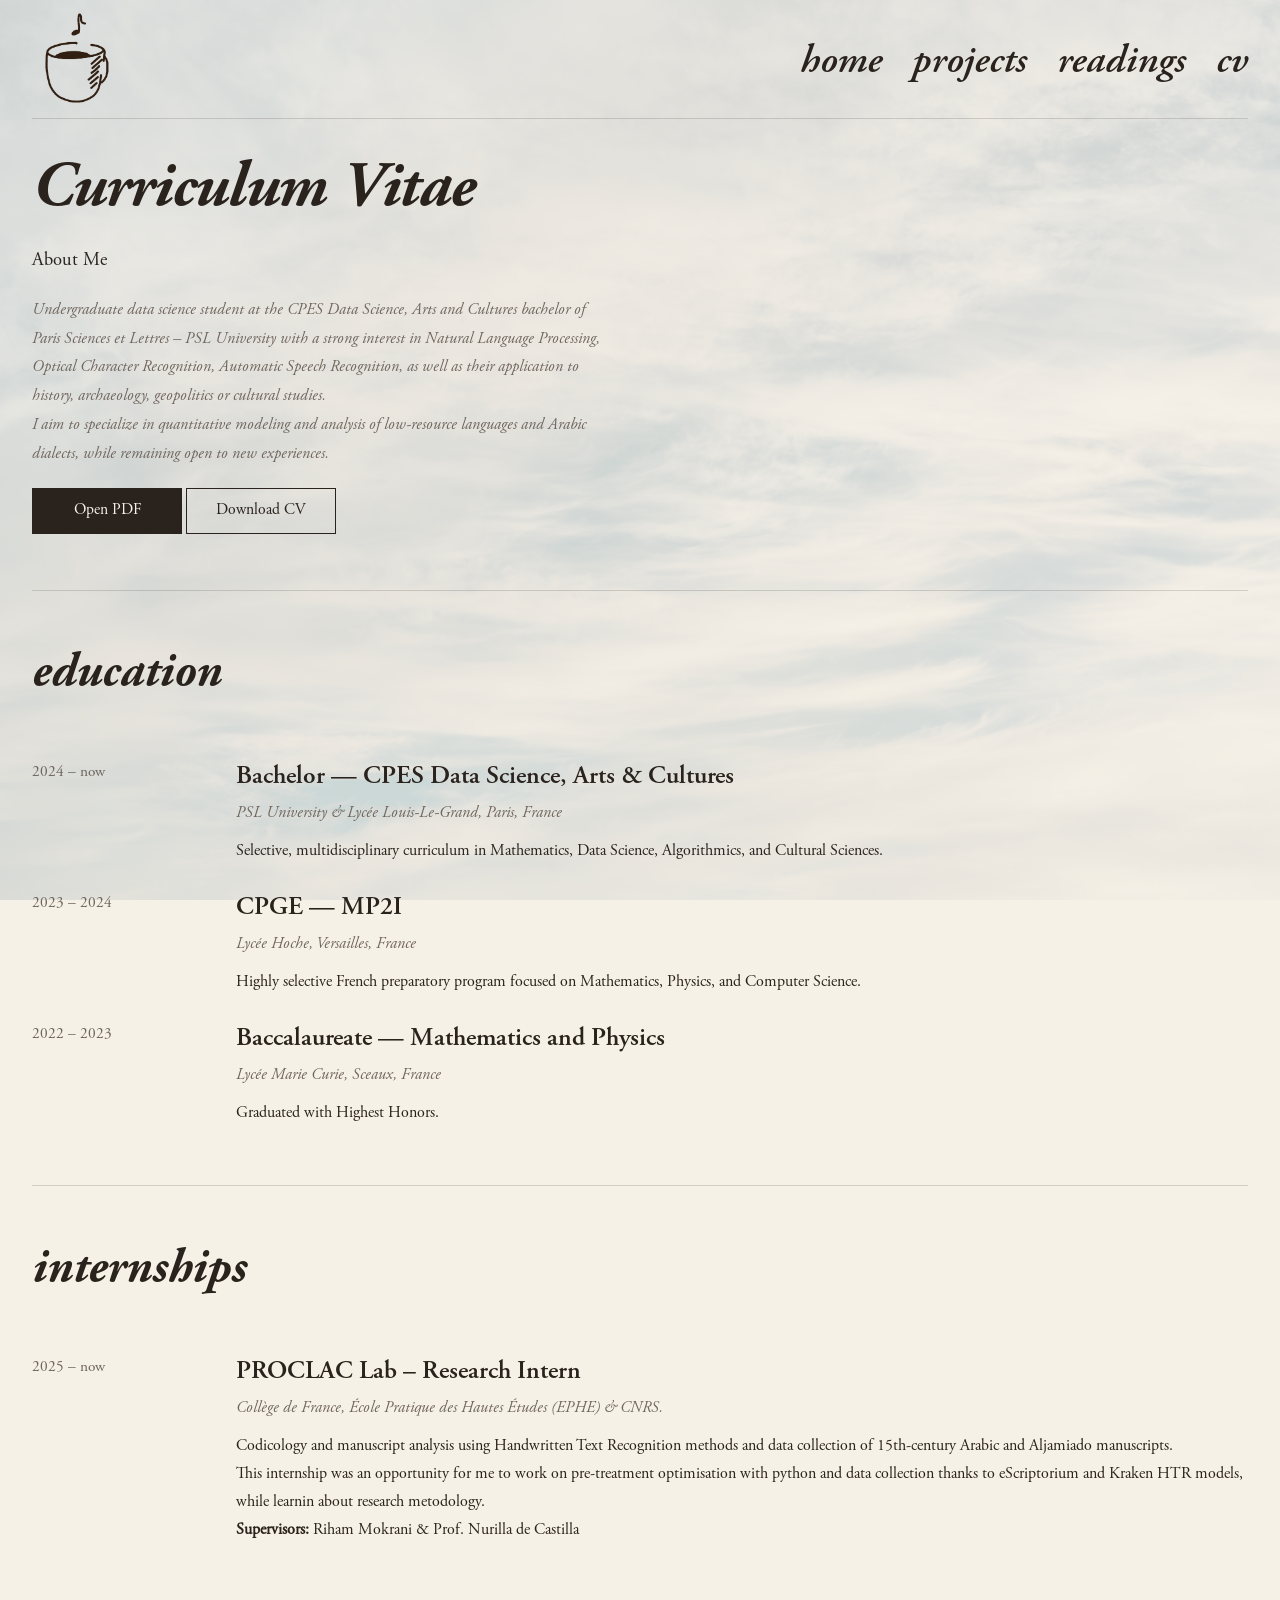
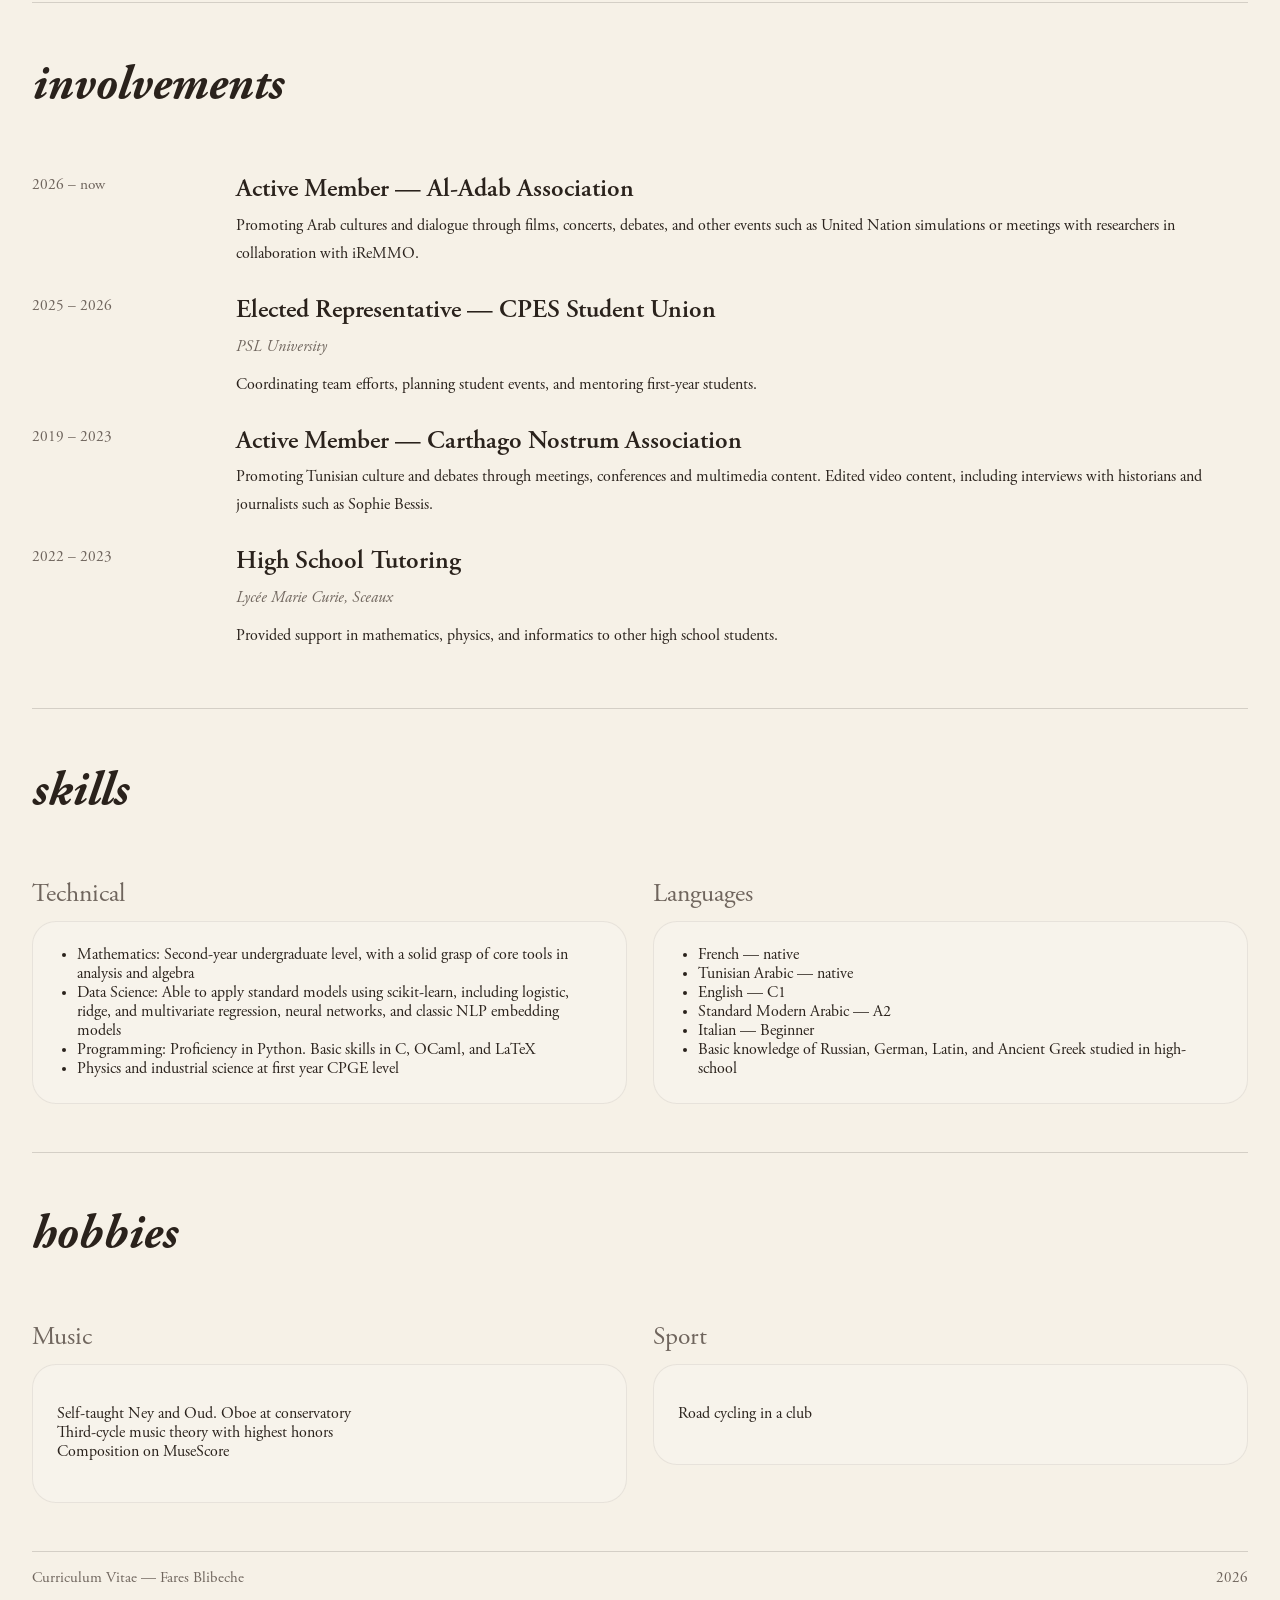
==== commit e8b8c9b9: "Beta 0.5" ====
--- a/pages/cv.html
+++ b/pages/cv.html
@@ -39,7 +39,6 @@
         <nav class="nav" aria-label="Primary navigation">
           <a href="../index.html">home</a>
           <a href="projects.html">projects</a>
-          <a href="contact.html">contact</a>
           <a href="readings.html">readings</a>
           <a href="cv.html">cv</a>
         </nav>
@@ -235,7 +234,7 @@
           </div>
         </section>
 
-        <section class="cv-section">
+        <!-- <section class="cv-section">
           <div class="section-heading">
             <h2>selected readings</h2>
           </div>
@@ -269,7 +268,7 @@
               </div>
             </article>
           </div>
-        </section>
+        </section> -->
 
         <section class="cv-section">
           <div class="section-heading">
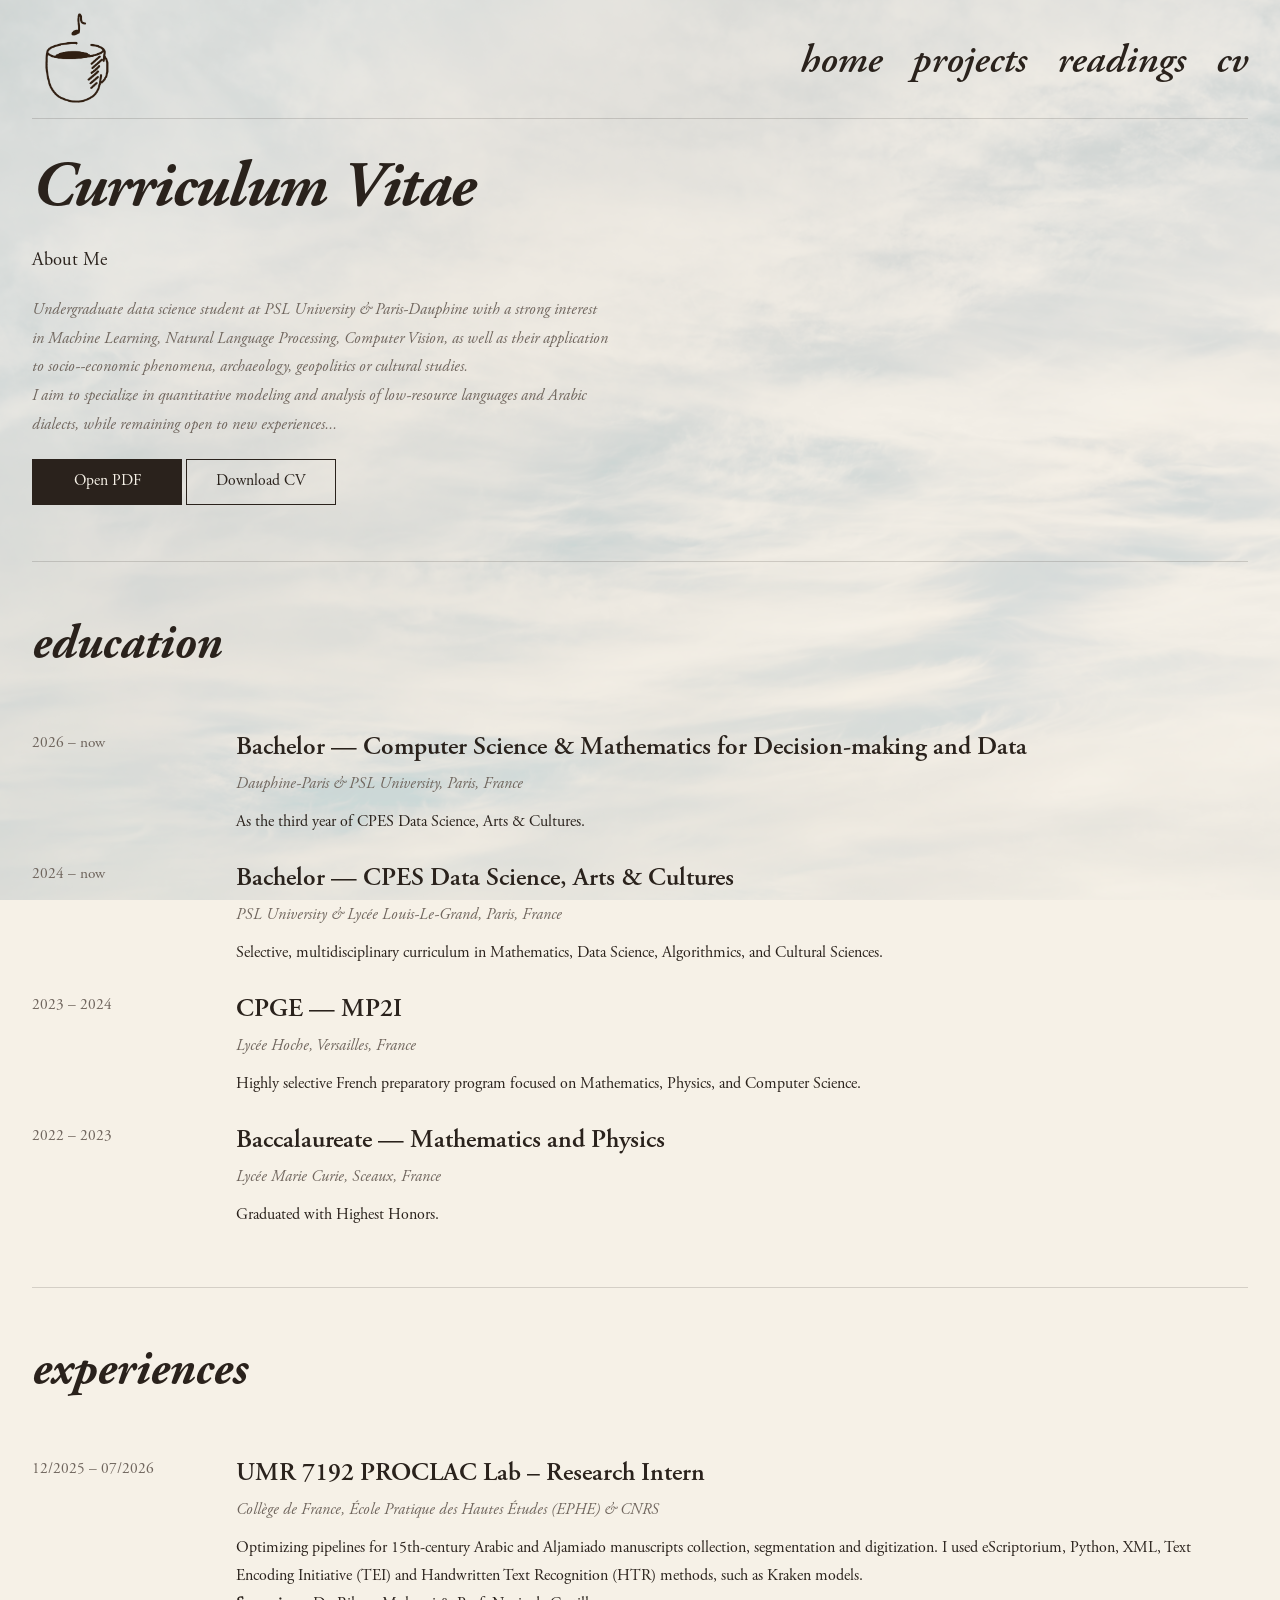
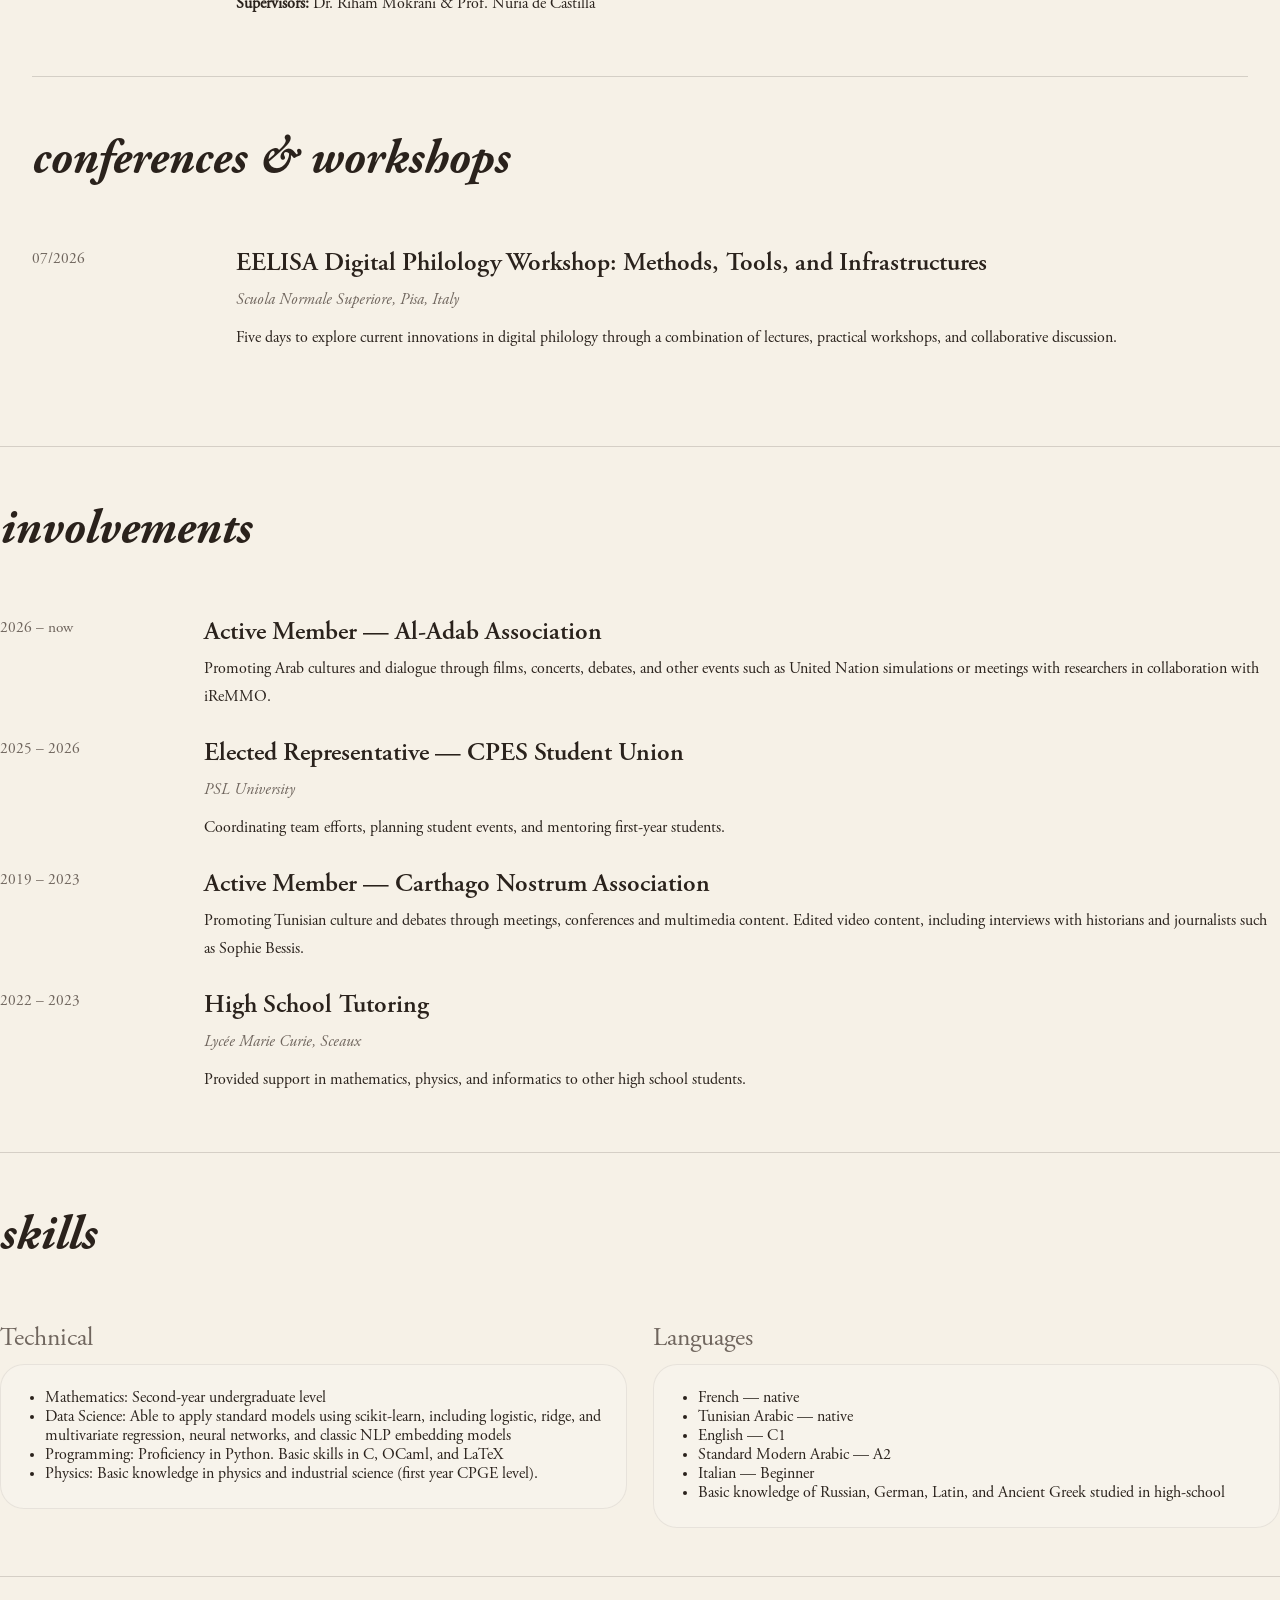
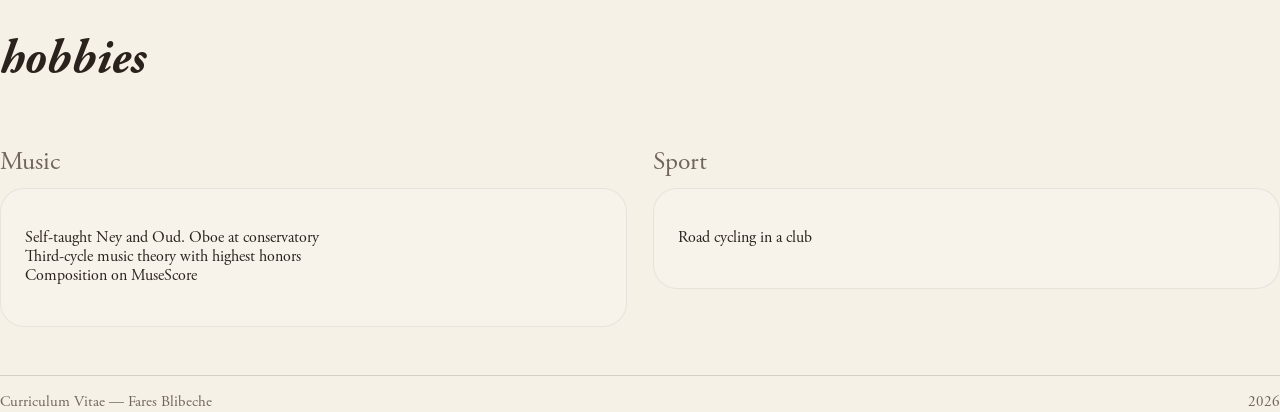
==== commit 6991feb4: "Update cv.html" ====
--- a/pages/cv.html
+++ b/pages/cv.html
@@ -54,10 +54,10 @@
             </p>
 
             <p class="subcopy">
-              Undergraduate data science student at the CPES Data Science, Arts and Cultures bachelor of Paris Sciences et Lettres – PSL University with a strong interest in Natural Language Processing, 
-              Optical Character Recognition, Automatic Speech Recognition, as well as their application to history, 
-              archaeology, geopolitics or cultural studies. <br>I aim to specialize in quantitative modeling and analysis of low-resource languages 
-              and Arabic dialects, while remaining open to new experiences.
+              Undergraduate data science student at PSL University &amp; Paris-Dauphine with a strong interest in Machine Learning, Natural Language Processing, Computer Vision, as well as their 
+              application to socio--economic phenomena, archaeology, geopolitics or cultural studies.
+              <br>I aim to specialize in quantitative modeling and analysis of low-resource languages and Arabic 
+              dialects, while remaining open to new experiences...
             </p>
 
             <br>
@@ -89,6 +89,18 @@
           </div>
 
           <div class="cv-list">
+            
+            <article class="cv-item">
+              <div class="cv-date">2026 – now</div>
+              <div class="cv-content">
+                <h3>Bachelor — Computer Science &amp; Mathematics for Decision-making and Data</h3>
+                <p class="cv-meta">Dauphine-Paris &amp; PSL University, Paris, France </p>
+                <p>
+                  As the third year of CPES Data Science, Arts &amp; Cultures.
+                </p>
+              </div>
+            </article>
+            
             <article class="cv-item">
               <div class="cv-date">2024 – now</div>
               <div class="cv-content">
@@ -126,23 +138,42 @@
 
         <section class="cv-section">
           <div class="section-heading">
-            <h2> internships</h2>
+            <h2>experiences</h2>
           </div>
 
           <div class="cv-list">
             <article class="cv-item">
-              <div class="cv-date">2025 – now</div>
-              <div class="cv-content">
-                <h3>PROCLAC Lab – Research Intern</h3>
-                <p class="cv-meta">Collège de France, École Pratique des Hautes Études (EPHE) &amp; CNRS.</p>
-                <p>
-                  Codicology and manuscript analysis using Handwritten Text Recognition methods and data collection of 15th-century Arabic and Aljamiado manuscripts.<BR>
-                  This internship was an opportunity for me to work on pre-treatment optimisation with python and data collection thanks to eScriptorium and Kraken HTR models, 
-                  while learnin about research metodology. 
-                  <BR><strong>Supervisors:</strong> Riham Mokrani &amp; Prof. Nurilla de Castilla
-                </p>
-              </div>
-            </article>
+              <div class="cv-date">12/2025 – 07/2026</div>
+              <div class="cv-content">
+                <h3>UMR 7192 PROCLAC Lab – Research Intern</h3>
+                <p class="cv-meta">Collège de France, École Pratique des Hautes Études (EPHE) &amp; CNRS</p>
+                <p>
+                  Optimizing pipelines for 15th-century Arabic and Aljamiado manuscripts collection, segmentation and digitization. 
+                  I used eScriptorium, Python, XML, Text Encoding Initiative (TEI) and Handwritten Text Recognition (HTR) methods, such as Kraken models.
+                  <BR><strong>Supervisors:</strong> Dr. Riham Mokrani &amp; Prof. Nuria de Castilla
+                </p>
+              </div>
+            </article>
+          </div>
+        </section>
+
+        <section class="cv-section">
+          <div class="section-heading">
+            <h2>conferences &amp; workshops</h2>
+          </div>
+
+            <article class="cv-item">
+              <div class="cv-date">07/2026</div>
+              <div class="cv-content">
+                <h3>EELISA Digital Philology Workshop: Methods, Tools, and Infrastructures</h3>
+                <p class="cv-meta">Scuola Normale Superiore, Pisa, Italy</p>
+                <p>
+                  Five days to explore current innovations in digital philology through a combination of lectures, practical workshops, 
+                  and collaborative discussion.
+                </p>
+              </div>
+            </article>
+            
           </div>
         </section>
 
@@ -210,10 +241,10 @@
               <h3 class="card-title">Technical</h3>
               <article class="card">
                 <ul class="list">
-                  <li>Mathematics: Second-year undergraduate level, with a solid grasp of core tools in analysis and algebra</li>
+                  <li>Mathematics: Second-year undergraduate level</li>
                   <li>Data Science: Able to apply standard models using scikit-learn, including logistic, ridge, and multivariate regression, neural networks, and classic NLP embedding models</li>
                   <li>Programming: Proficiency in Python. Basic skills in C, OCaml, and LaTeX</li>
-                  <li>Physics and industrial science at first year CPGE level</li>
+                  <li>Physics: Basic knowledge in physics and industrial science (first year CPGE level).</li>
                 </ul>
               </article>
             </div>
@@ -304,4 +335,4 @@
 
     <script src="../js/script.js"></script>
   </body>
-</html>+</html>
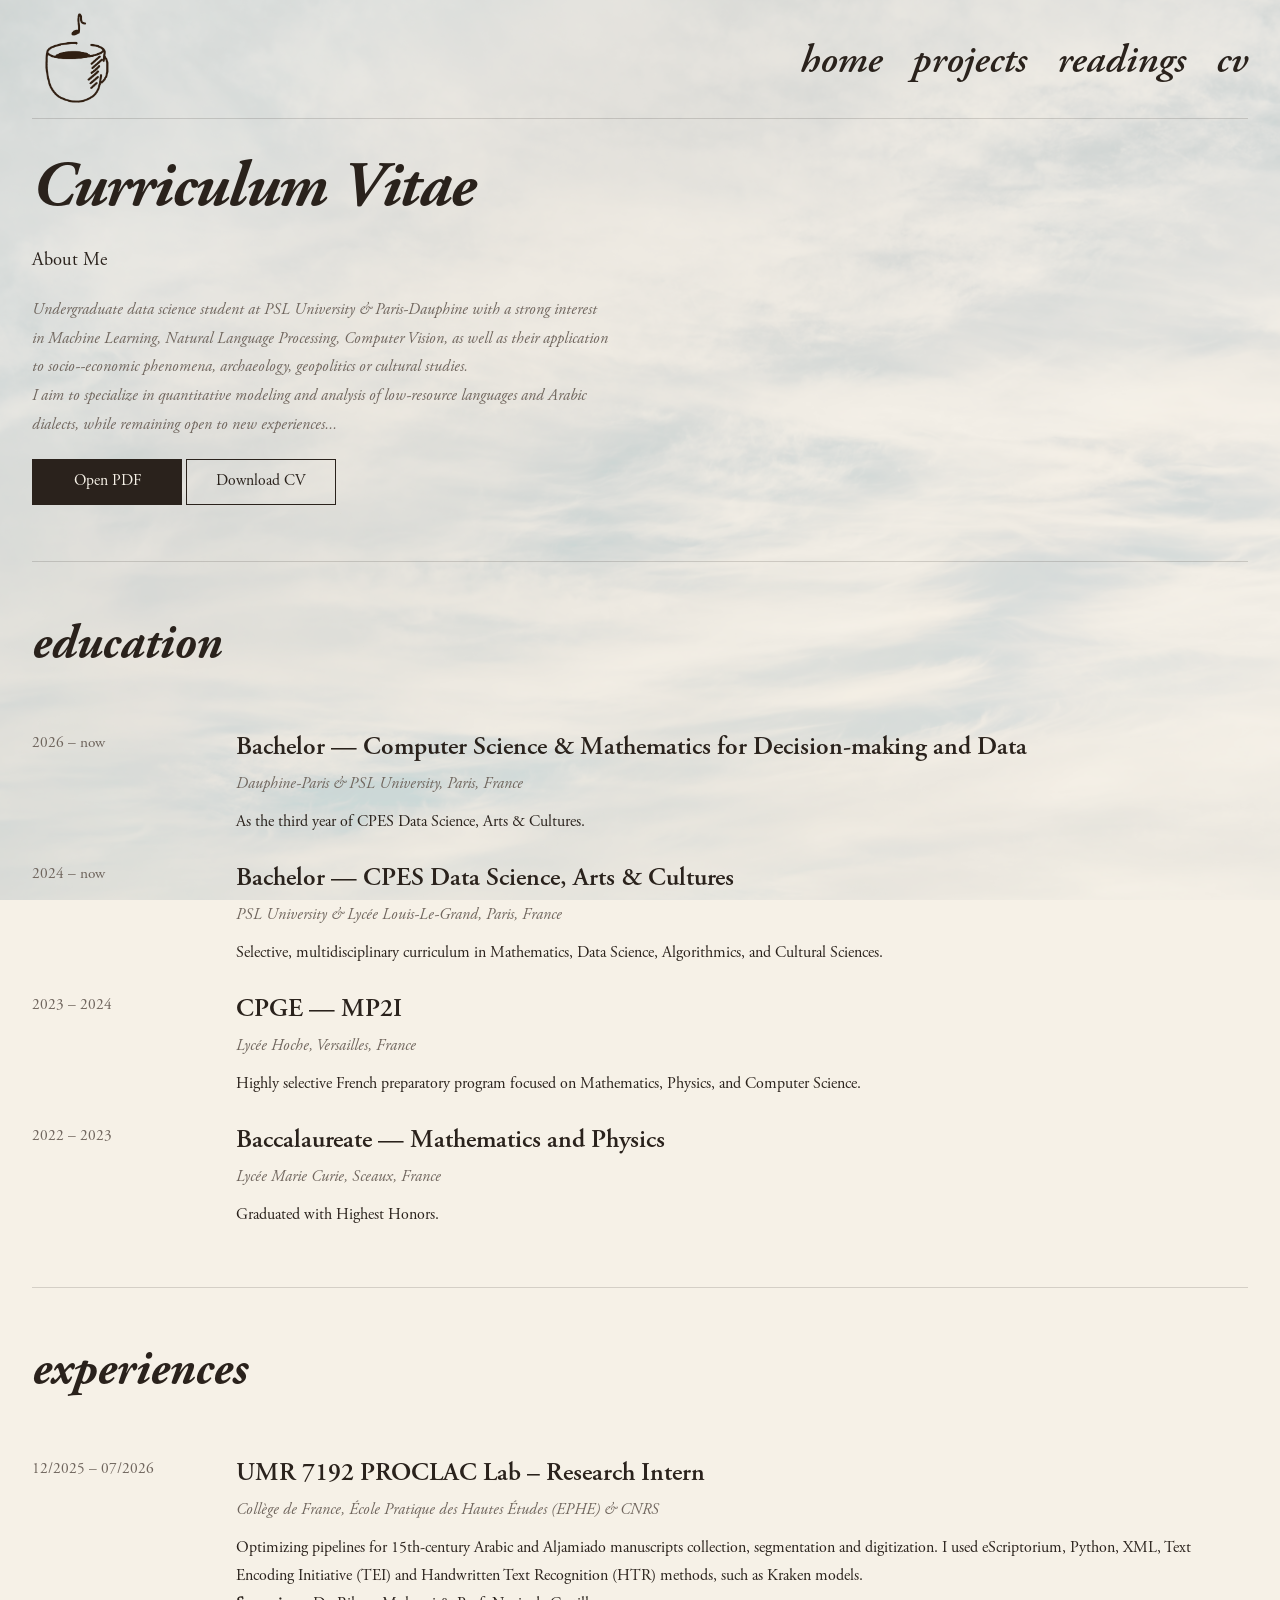
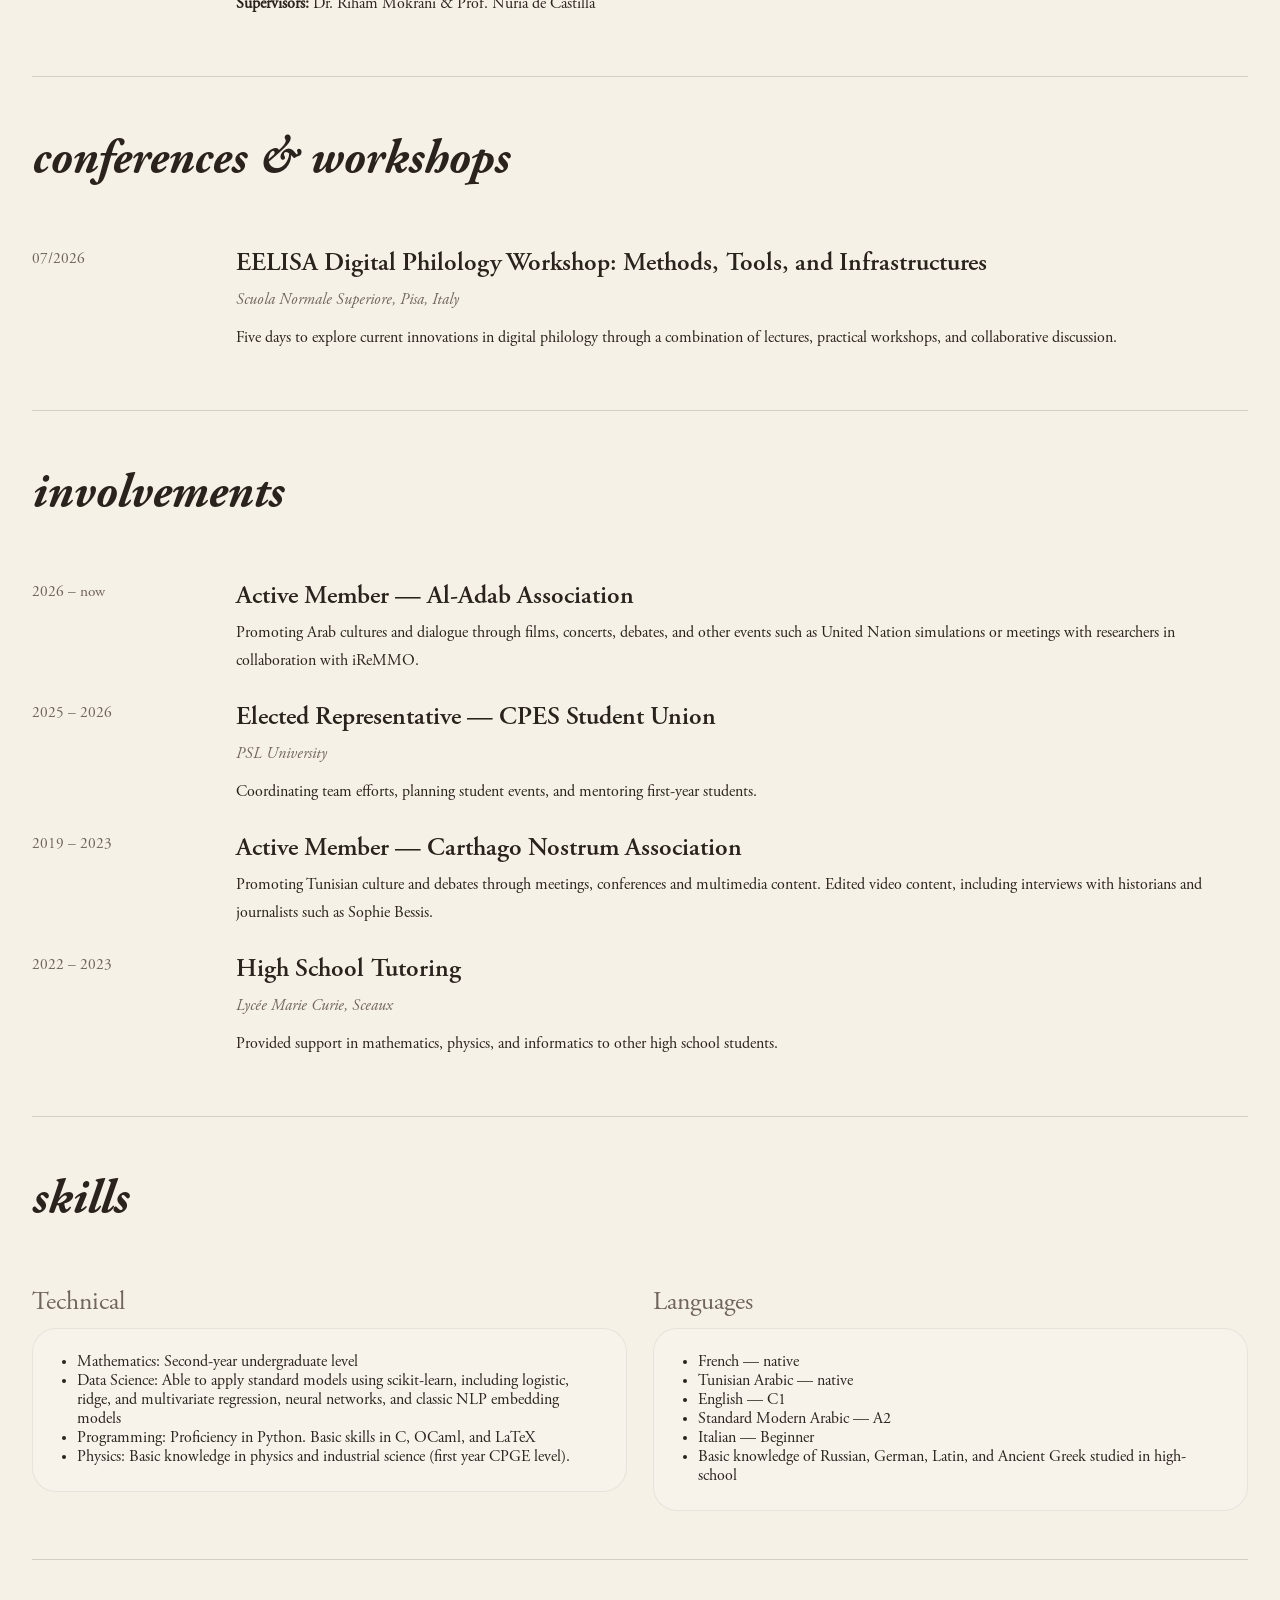
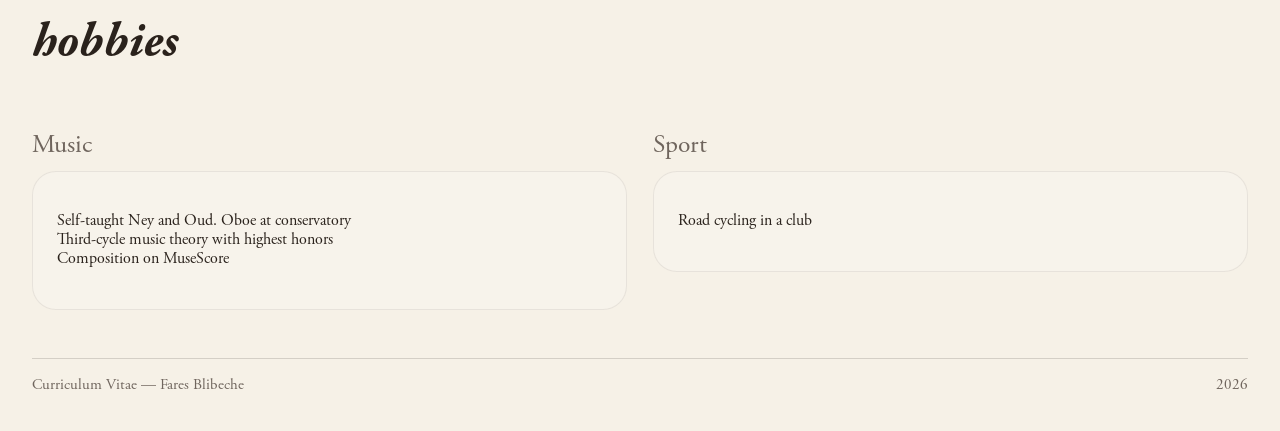
==== commit b81ee5a6: "." ====
--- a/pages/cv.html
+++ b/pages/cv.html
@@ -161,7 +161,8 @@
           <div class="section-heading">
             <h2>conferences &amp; workshops</h2>
           </div>
-
+          
+          <div class="cv-list">
             <article class="cv-item">
               <div class="cv-date">07/2026</div>
               <div class="cv-content">
